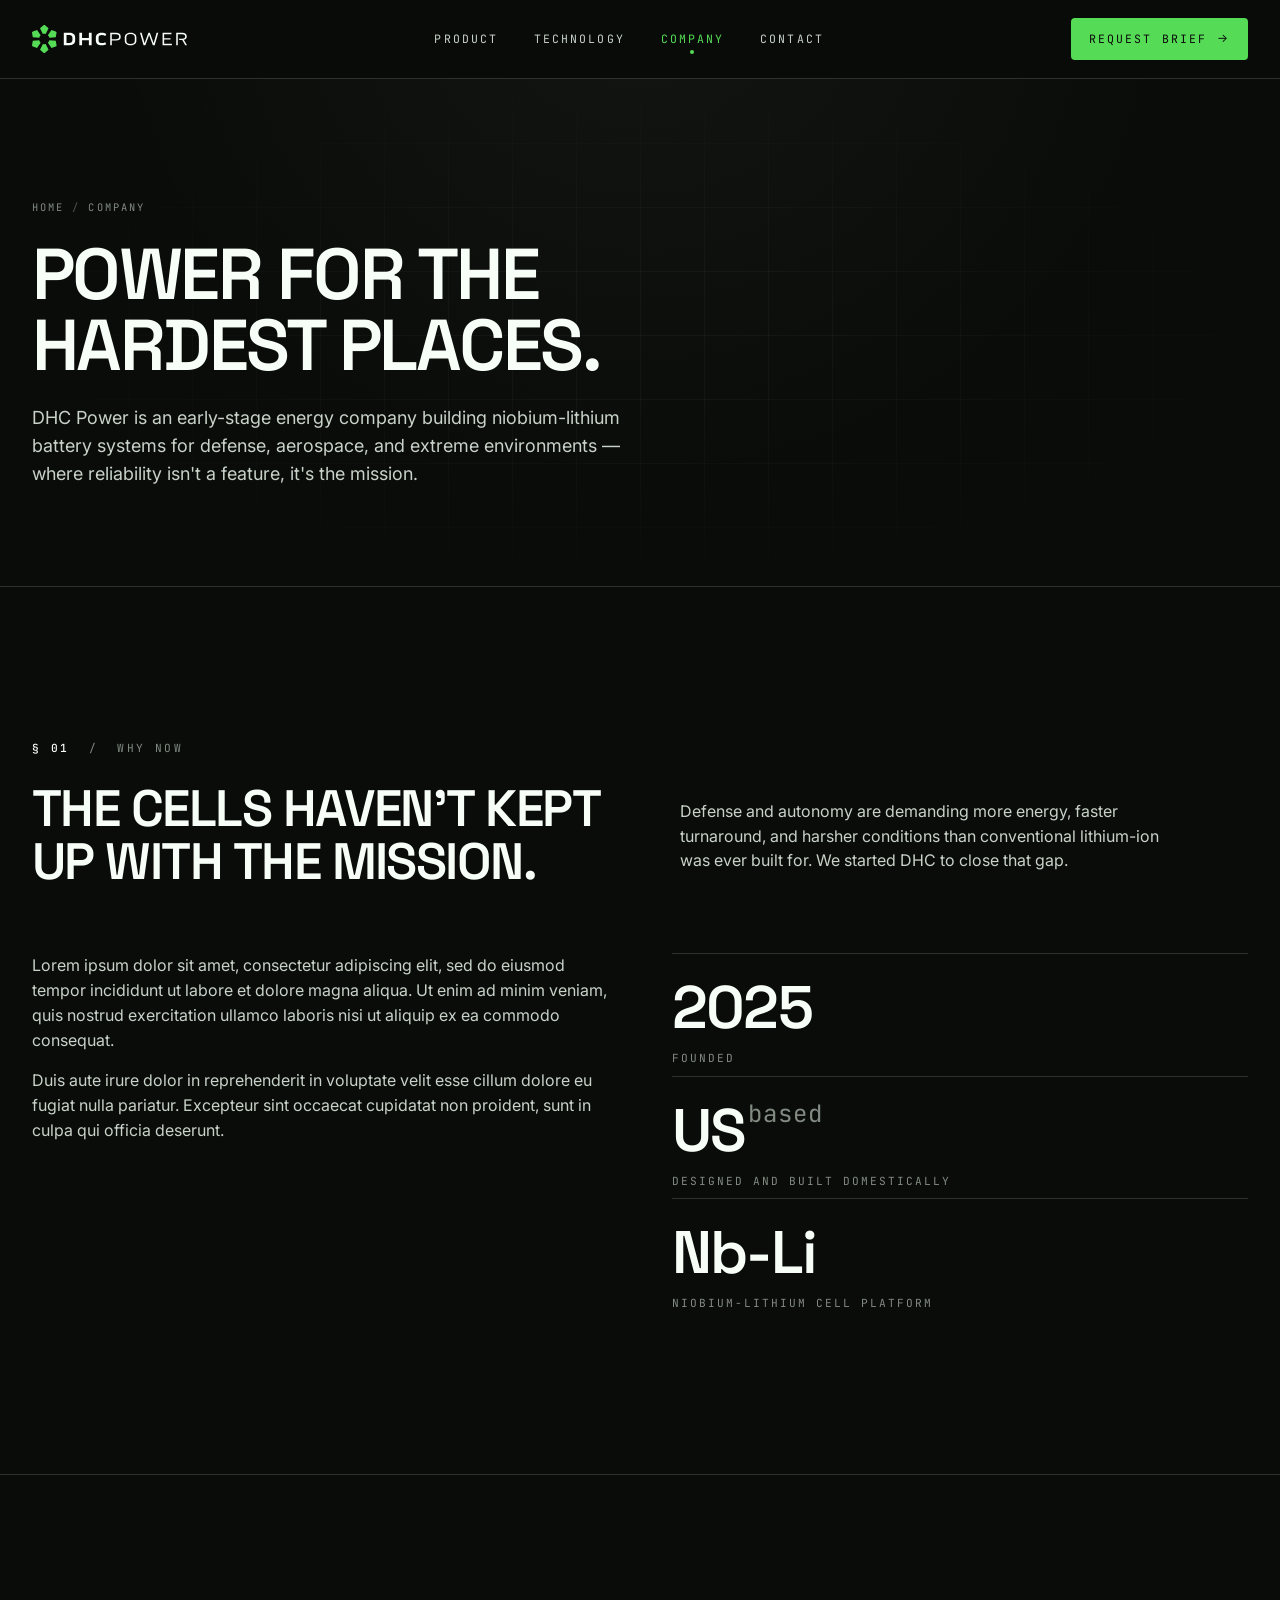
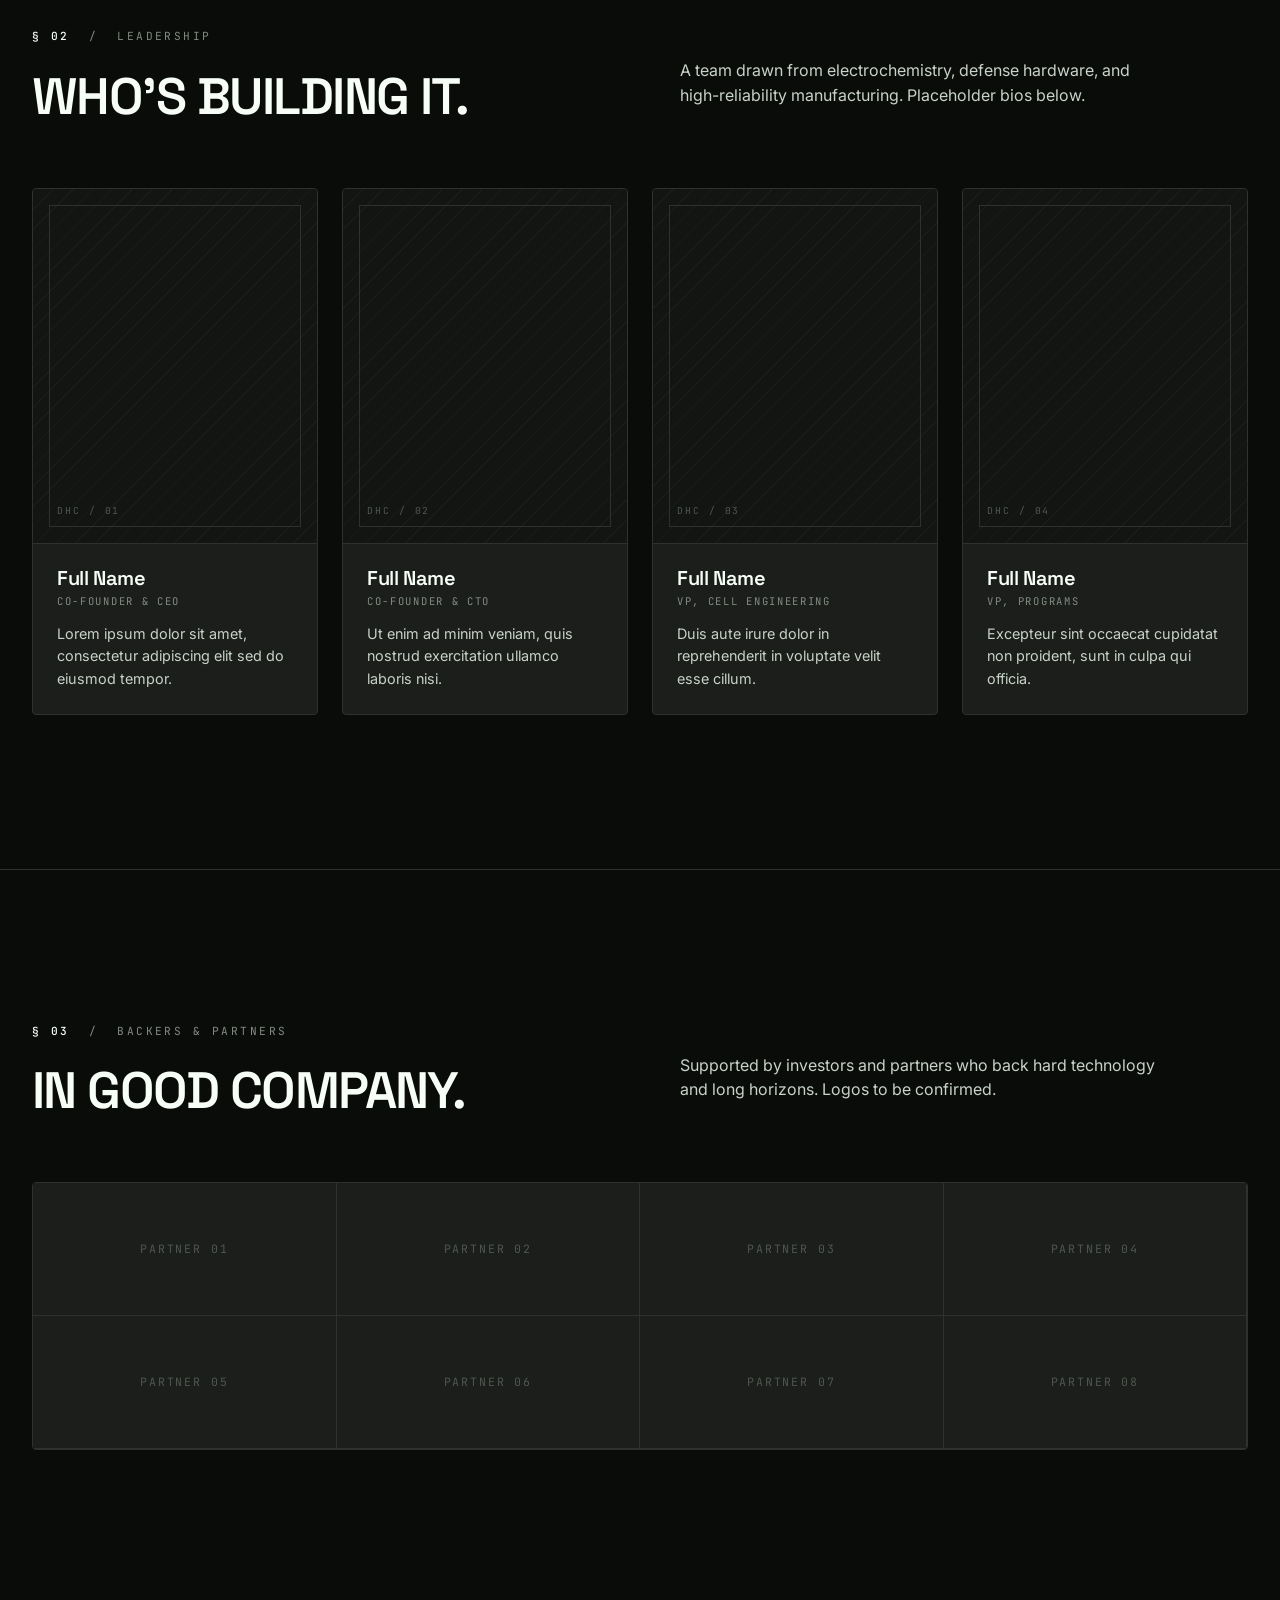
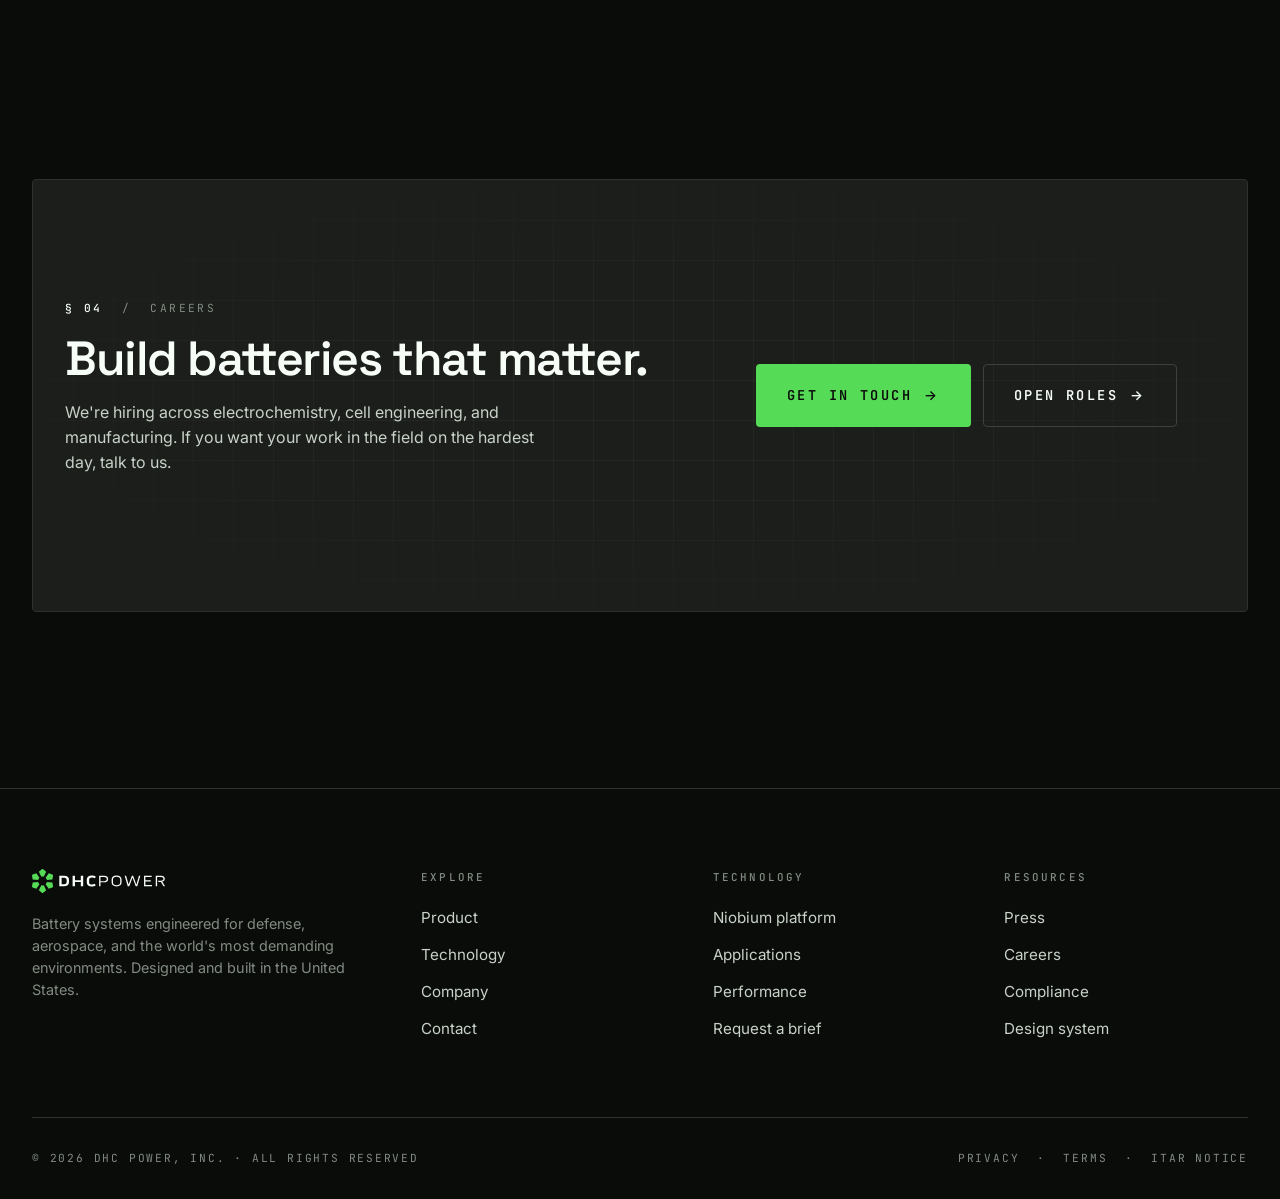
==== company.html @ 01cbdaa4 "Add Company page — story, leadership, backers, careers (no milestones)" ====
<!DOCTYPE html>
<html lang="en">
<head>
<meta charset="UTF-8">
<meta name="viewport" content="width=device-width, initial-scale=1.0">
<title>Company — DHC Power</title>
<meta name="description" content="DHC Power is an early-stage energy company building niobium-lithium battery systems for defense and extreme environments.">
<link rel="icon" type="image/png" sizes="32x32" href="assets/img/favicon-32.png">
<link rel="icon" type="image/png" sizes="16x16" href="assets/img/favicon-16.png">
<link rel="preconnect" href="https://fonts.googleapis.com">
<link rel="preconnect" href="https://fonts.gstatic.com" crossorigin>
<link href="https://fonts.googleapis.com/css2?family=Inter:wght@400;500;600&family=Space+Grotesk:wght@400;500;600;700&family=JetBrains+Mono:wght@400;500&display=swap" rel="stylesheet">
<link rel="stylesheet" href="assets/css/style.css">
</head>
<body>

<!-- ============================== NAV ============================== -->
<header class="nav" id="nav">
  <div class="nav__bar">
    <a href="index.html" class="nav__logo" aria-label="DHC Power home">
      <img src="assets/img/logo-on-dark.svg" alt="DHC Power">
    </a>
    <nav class="nav__links" aria-label="Primary">
      <a href="product.html" class="nav__link">Product</a>
      <a href="technology.html" class="nav__link">Technology</a>
      <a href="company.html" class="nav__link">Company</a>
      <a href="contact.html" class="nav__link">Contact</a>
    </nav>
    <a href="contact.html" class="nav__cta">Request Brief</a>
    <button class="nav__menu-toggle" aria-label="Open menu" aria-expanded="false" id="navToggle">Menu</button>
  </div>
</header>

<!-- ============================== PAGE HEAD ============================== -->
<section class="page-head">
  <div class="page-head__bg"></div>
  <div class="page-head__grid"></div>
  <div class="container">
    <div class="page-head__inner">
      <div class="breadcrumbs"><a href="index.html">HOME</a> <span>/</span> COMPANY</div>
      <h1 class="page-head__title">Power for the<br>hardest places.</h1>
      <p class="page-head__lede">DHC Power is an early-stage energy company building niobium-lithium battery systems for defense, aerospace, and extreme environments — where reliability isn't a feature, it's the mission.</p>
    </div>
  </div>
</section>

<!-- ============================== § 01 STORY ============================== -->
<section class="section" id="story">
  <div class="container">
    <div class="sec-head">
      <div>
        <div class="section-num"><strong>§ 01</strong> &nbsp;/&nbsp; WHY NOW</div>
        <h2 style="margin-top: 24px; text-transform: uppercase;">The cells haven't kept up with the mission.</h2>
      </div>
      <p class="sec-head__lead">Defense and autonomy are demanding more energy, faster turnaround, and harsher conditions than conventional lithium-ion was ever built for. We started DHC to close that gap.</p>
    </div>

    <div class="grid grid-2" data-reveal style="gap: 64px;">
      <div>
        <p>Lorem ipsum dolor sit amet, consectetur adipiscing elit, sed do eiusmod tempor incididunt ut labore et dolore magna aliqua. Ut enim ad minim veniam, quis nostrud exercitation ullamco laboris nisi ut aliquip ex ea commodo consequat.</p>
        <p>Duis aute irure dolor in reprehenderit in voluptate velit esse cillum dolore eu fugiat nulla pariatur. Excepteur sint occaecat cupidatat non proident, sunt in culpa qui officia deserunt.</p>
      </div>
      <div>
        <div class="stat">
          <div class="stat__value">2025</div>
          <div class="stat__label">Founded</div>
        </div>
        <div class="stat">
          <div class="stat__value">US<sup>based</sup></div>
          <div class="stat__label">Designed and built domestically</div>
        </div>
        <div class="stat">
          <div class="stat__value">Nb-Li</div>
          <div class="stat__label">Niobium-lithium cell platform</div>
        </div>
      </div>
    </div>
  </div>
</section>

<hr class="divider-x">

<!-- ============================== § 02 LEADERSHIP ============================== -->
<section class="section" id="leadership">
  <div class="container">
    <div class="sec-head">
      <div>
        <div class="section-num"><strong>§ 02</strong> &nbsp;/&nbsp; LEADERSHIP</div>
        <h2 style="margin-top: 24px; text-transform: uppercase;">Who's building it.</h2>
      </div>
      <p class="sec-head__lead">A team drawn from electrochemistry, defense hardware, and high-reliability manufacturing. Placeholder bios below.</p>
    </div>

    <div class="grid grid-4" data-reveal>
      <article class="team-card">
        <div class="team-card__photo"><span class="team-card__photo-label">DHC / 01</span></div>
        <div class="team-card__body">
          <h3 class="team-card__name">Full Name</h3>
          <div class="team-card__role">Co-Founder &amp; CEO</div>
          <p class="team-card__bio">Lorem ipsum dolor sit amet, consectetur adipiscing elit sed do eiusmod tempor.</p>
        </div>
      </article>
      <article class="team-card">
        <div class="team-card__photo"><span class="team-card__photo-label">DHC / 02</span></div>
        <div class="team-card__body">
          <h3 class="team-card__name">Full Name</h3>
          <div class="team-card__role">Co-Founder &amp; CTO</div>
          <p class="team-card__bio">Ut enim ad minim veniam, quis nostrud exercitation ullamco laboris nisi.</p>
        </div>
      </article>
      <article class="team-card">
        <div class="team-card__photo"><span class="team-card__photo-label">DHC / 03</span></div>
        <div class="team-card__body">
          <h3 class="team-card__name">Full Name</h3>
          <div class="team-card__role">VP, Cell Engineering</div>
          <p class="team-card__bio">Duis aute irure dolor in reprehenderit in voluptate velit esse cillum.</p>
        </div>
      </article>
      <article class="team-card">
        <div class="team-card__photo"><span class="team-card__photo-label">DHC / 04</span></div>
        <div class="team-card__body">
          <h3 class="team-card__name">Full Name</h3>
          <div class="team-card__role">VP, Programs</div>
          <p class="team-card__bio">Excepteur sint occaecat cupidatat non proident, sunt in culpa qui officia.</p>
        </div>
      </article>
    </div>
  </div>
</section>

<hr class="divider-x">

<!-- ============================== § 03 BACKERS ============================== -->
<section class="section" id="backers">
  <div class="container">
    <div class="sec-head">
      <div>
        <div class="section-num"><strong>§ 03</strong> &nbsp;/&nbsp; BACKERS &amp; PARTNERS</div>
        <h2 style="margin-top: 24px; text-transform: uppercase;">In good company.</h2>
      </div>
      <p class="sec-head__lead">Supported by investors and partners who back hard technology and long horizons. Logos to be confirmed.</p>
    </div>

    <div class="logo-row" data-reveal>
      <div class="logo-row__cell">Partner 01</div>
      <div class="logo-row__cell">Partner 02</div>
      <div class="logo-row__cell">Partner 03</div>
      <div class="logo-row__cell">Partner 04</div>
      <div class="logo-row__cell">Partner 05</div>
      <div class="logo-row__cell">Partner 06</div>
      <div class="logo-row__cell">Partner 07</div>
      <div class="logo-row__cell">Partner 08</div>
    </div>
  </div>
</section>

<!-- ============================== CAREERS / CTA ============================== -->
<section class="section section--tight" id="careers">
  <div class="container">
    <div class="cta-block">
      <div class="cta-block__bg"></div>
      <div class="cta-block__inner">
        <div>
          <div class="section-num"><strong>§ 04</strong> &nbsp;/&nbsp; CAREERS</div>
          <h2 class="cta-block__title" style="margin-top:16px;">Build batteries that matter.</h2>
          <p class="cta-block__desc">We're hiring across electrochemistry, cell engineering, and manufacturing. If you want your work in the field on the hardest day, talk to us.</p>
        </div>
        <div class="row" style="gap: 12px;">
          <a href="contact.html" class="btn btn--lg">Get in touch</a>
          <a href="#" class="btn btn--ghost btn--lg">Open roles</a>
        </div>
      </div>
    </div>
  </div>
</section>

<!-- ============================== FOOTER ============================== -->
<footer class="foot">
  <div class="container">
    <div class="foot__top">
      <div class="foot__brand">
        <img class="foot__brand-logo" src="assets/img/logo-on-dark.svg" alt="DHC Power">
        <p class="foot__brand-text">Battery systems engineered for defense, aerospace, and the world's most demanding environments. Designed and built in the United States.</p>
      </div>
      <div class="foot__col">
        <h5>Explore</h5>
        <ul>
          <li><a href="product.html">Product</a></li>
          <li><a href="technology.html">Technology</a></li>
          <li><a href="company.html">Company</a></li>
          <li><a href="contact.html">Contact</a></li>
        </ul>
      </div>
      <div class="foot__col">
        <h5>Technology</h5>
        <ul>
          <li><a href="technology.html">Niobium platform</a></li>
          <li><a href="technology.html#applications">Applications</a></li>
          <li><a href="technology.html#performance">Performance</a></li>
          <li><a href="contact.html">Request a brief</a></li>
        </ul>
      </div>
      <div class="foot__col">
        <h5>Resources</h5>
        <ul>
          <li><a href="#">Press</a></li>
          <li><a href="#">Careers</a></li>
          <li><a href="#">Compliance</a></li>
          <li><a href="design-system.html">Design system</a></li>
        </ul>
      </div>
    </div>
    <div class="foot__bottom">
      <span>© 2026 DHC POWER, INC. · ALL RIGHTS RESERVED</span>
      <span><a href="#">PRIVACY</a> &nbsp;·&nbsp; <a href="#">TERMS</a> &nbsp;·&nbsp; <a href="#">ITAR NOTICE</a></span>
    </div>
  </div>
</footer>

<script src="assets/js/main.js"></script>
</body>
</html>
---- assets/css/style.css ----
/* ============================================================
   DHC POWER — Design System
   Aesthetic: tactical / defense-tech
   Palette source: brand palette
   ============================================================ */

/* ---------- Tokens ---------- */
:root {
  /* Brand palette */
  --brand-charcoal: #272B27;
  --brand-green: #56DB56;
  --brand-green-deep: #2AA82A;
  --brand-mint: #B0EFB0;
  --brand-off-white: #F7FDF7;

  /* Extended palette */
  --bg-void: #0A0C0A;
  --bg-base: #151715;
  --bg-panel: #1B1E1B;
  --bg-elev: #232723;
  --bg-elev-2: #2E332E;
  --bg-tint: #131513;

  --line: #2D322D;
  --line-bright: #3B423B;
  --line-accent: rgba(86, 219, 86, 0.35);

  --text: #F7FDF7;
  --text-mid: #C8D2C8;
  --text-dim: #828B82;
  --text-faint: #4F564F;

  --accent: #56DB56;
  --accent-deep: #2AA82A;
  --accent-soft: #B0EFB0;
  --accent-glow: rgba(86, 219, 86, 0.25);

  --danger: #E25C5C;
  --amber: #E6B84A;

  /* Type */
  --font-display: 'Space Grotesk', 'Inter', -apple-system, BlinkMacSystemFont, sans-serif;
  --font-body: 'Inter', -apple-system, BlinkMacSystemFont, 'Segoe UI', sans-serif;
  --font-mono: 'JetBrains Mono', ui-monospace, 'SF Mono', 'Menlo', monospace;

  /* Sizing */
  --container: 1440px;
  --gutter: 32px;
  --radius-sm: 2px;
  --radius: 4px;
  --radius-lg: 8px;

  /* Motion */
  --ease: cubic-bezier(0.2, 0.7, 0.2, 1);
  --ease-out: cubic-bezier(0.16, 1, 0.3, 1);
}

/* ---------- Reset & base ---------- */
*, *::before, *::after { box-sizing: border-box; }
html, body { margin: 0; padding: 0; }
html { scroll-behavior: smooth; }

body {
  font-family: var(--font-body);
  font-size: 16px;
  line-height: 1.55;
  color: var(--text);
  background: var(--bg-void);
  -webkit-font-smoothing: antialiased;
  -moz-osx-font-smoothing: grayscale;
  overflow-x: hidden;
}

img, svg { display: block; max-width: 100%; }
a { color: inherit; text-decoration: none; }
button { font: inherit; cursor: pointer; }

/* ---------- Typography ---------- */
h1, h2, h3, h4 {
  font-family: var(--font-display);
  font-weight: 600;
  letter-spacing: -0.02em;
  margin: 0;
  line-height: 1.05;
}

h1 { font-size: clamp(2.5rem, 6.5vw, 5.75rem); font-weight: 600; letter-spacing: -0.035em; }
h2 { font-size: clamp(2rem, 4vw, 3.5rem); letter-spacing: -0.03em; }
h3 { font-size: clamp(1.4rem, 2vw, 1.875rem); }
h4 { font-size: 1.125rem; letter-spacing: -0.01em; }

p { margin: 0 0 1em; color: var(--text-mid); }
strong { color: var(--text); font-weight: 600; }

.mono, .label {
  font-family: var(--font-mono);
  font-size: 0.7rem;
  letter-spacing: 0.18em;
  text-transform: uppercase;
  color: var(--text-dim);
  font-weight: 500;
}

.label--accent { color: var(--accent); }
.label--bright { color: var(--text); }

.eyebrow {
  display: inline-flex;
  align-items: center;
  gap: 10px;
  font-family: var(--font-mono);
  font-size: 0.7rem;
  letter-spacing: 0.22em;
  text-transform: uppercase;
  color: var(--text-dim);
  padding: 6px 0;
}
.eyebrow::before {
  content: "";
  width: 24px;
  height: 1px;
  background: var(--text-faint);
}

.section-num {
  font-family: var(--font-mono);
  font-size: 0.7rem;
  letter-spacing: 0.22em;
  text-transform: uppercase;
  color: var(--text-dim);
}
.section-num strong { color: var(--text); font-weight: 500; }

.display {
  font-family: var(--font-display);
  font-weight: 600;
  font-size: clamp(3rem, 9vw, 7.5rem);
  letter-spacing: -0.045em;
  line-height: 0.95;
}

.display em {
  font-style: normal;
  color: var(--text-dim);
  font-family: var(--font-mono);
  font-weight: 400;
  font-size: 0.55em;
  letter-spacing: 0.02em;
  vertical-align: top;
}

/* ---------- Layout primitives ---------- */
.container {
  width: 100%;
  max-width: var(--container);
  margin: 0 auto;
  padding: 0 var(--gutter);
}

.container--narrow { max-width: 1080px; }

section { position: relative; }

.section { padding: clamp(80px, 12vw, 160px) 0; }
.section--tight { padding: clamp(48px, 8vw, 96px) 0; }

.grid { display: grid; gap: 24px; }
.grid-2 { grid-template-columns: repeat(2, 1fr); }
.grid-3 { grid-template-columns: repeat(3, 1fr); }
.grid-4 { grid-template-columns: repeat(4, 1fr); }

@media (max-width: 900px) {
  .grid-2, .grid-3, .grid-4 { grid-template-columns: 1fr; }
}

.row { display: flex; align-items: center; gap: 16px; flex-wrap: wrap; }
.row--split { justify-content: space-between; }

/* ---------- Backgrounds & overlays ---------- */
.bg-grid {
  position: relative;
  background-image:
    linear-gradient(rgba(86, 219, 86, 0.04) 1px, transparent 1px),
    linear-gradient(90deg, rgba(86, 219, 86, 0.04) 1px, transparent 1px);
  background-size: 64px 64px;
}

.bg-grid--fine {
  background-size: 24px 24px;
  background-image:
    linear-gradient(rgba(86, 219, 86, 0.03) 1px, transparent 1px),
    linear-gradient(90deg, rgba(86, 219, 86, 0.03) 1px, transparent 1px);
}

.bg-noise::after {
  content: "";
  position: absolute; inset: 0;
  pointer-events: none;
  background-image: radial-gradient(circle at 50% 50%, rgba(86,219,86,.08), transparent 60%);
  opacity: .8;
  z-index: 0;
}

.bg-panel { background: var(--bg-panel); }
.bg-elev { background: var(--bg-elev); }
.bg-void { background: var(--bg-void); }

.divider-x {
  height: 1px;
  background: var(--line);
  border: none;
  margin: 0;
}

.divider-x--bright { background: var(--line-bright); }

/* ---------- Nav ---------- */
.nav {
  position: sticky;
  top: 0;
  z-index: 50;
  background: rgba(10, 12, 10, 0.78);
  backdrop-filter: blur(20px) saturate(150%);
  -webkit-backdrop-filter: blur(20px) saturate(150%);
  border-bottom: 1px solid var(--line);
}

.nav__bar {
  display: flex;
  align-items: center;
  justify-content: space-between;
  padding: 18px var(--gutter);
  max-width: var(--container);
  margin: 0 auto;
  gap: 32px;
}

.nav__logo {
  display: flex; align-items: center; gap: 12px;
  height: 28px;
}
.nav__logo svg, .nav__logo img { height: 100%; width: auto; }

.nav__links {
  display: flex;
  align-items: center;
  gap: 4px;
  flex: 1;
  justify-content: center;
}

.nav__link {
  font-family: var(--font-mono);
  font-size: 0.72rem;
  letter-spacing: 0.18em;
  text-transform: uppercase;
  color: var(--text-mid);
  padding: 10px 16px;
  border-radius: var(--radius);
  transition: color .2s var(--ease), background .2s var(--ease);
  position: relative;
}

.nav__link:hover { color: var(--text); background: rgba(255,255,255,.03); }
.nav__link.is-active { color: var(--accent); }
.nav__link.is-active::after {
  content: "";
  position: absolute;
  bottom: 4px; left: 50%;
  transform: translateX(-50%);
  width: 4px; height: 4px;
  background: var(--accent);
  border-radius: 50%;
}

.nav__cta {
  display: inline-flex;
  align-items: center;
  gap: 10px;
  font-family: var(--font-mono);
  font-size: 0.72rem;
  letter-spacing: 0.18em;
  text-transform: uppercase;
  color: var(--bg-void);
  background: var(--accent);
  padding: 12px 18px;
  border-radius: var(--radius);
  transition: background .15s var(--ease);
}

.nav__cta:hover { background: var(--accent-soft); }
.nav__cta::after { content: "→"; font-family: var(--font-body); }

.nav__menu-toggle {
  display: none;
  background: transparent;
  border: 1px solid var(--line);
  color: var(--text);
  padding: 8px 12px;
  border-radius: var(--radius);
}

@media (max-width: 900px) {
  .nav__links { display: none; }
  .nav__cta { display: none; }
  .nav__menu-toggle { display: inline-flex; }
  .nav.is-open .nav__links {
    display: flex;
    position: absolute;
    top: 100%; left: 0; right: 0;
    flex-direction: column;
    background: var(--bg-panel);
    border-bottom: 1px solid var(--line);
    padding: 16px 24px;
    gap: 4px;
  }
  .nav.is-open .nav__link { padding: 14px 0; }
  .nav.is-open .nav__cta {
    display: inline-flex;
    margin: 12px 24px 20px;
    align-self: flex-start;
  }
}

/* ---------- Buttons ---------- */
.btn {
  display: inline-flex;
  align-items: center;
  gap: 12px;
  padding: 16px 24px;
  font-family: var(--font-mono);
  font-size: 0.78rem;
  letter-spacing: 0.18em;
  text-transform: uppercase;
  border-radius: var(--radius);
  border: 1px solid transparent;
  background: var(--accent);
  color: var(--bg-void);
  font-weight: 600;
  transition: background .15s var(--ease), border-color .15s var(--ease), color .15s var(--ease), transform .15s var(--ease);
}
.btn:hover { background: var(--accent-soft); }
.btn:active { transform: translateY(1px); }

.btn::after { content: "→"; font-family: var(--font-body); font-weight: 600; }

.btn--ghost {
  background: transparent;
  color: var(--text);
  border-color: var(--line-bright);
}
.btn--ghost:hover { background: rgba(255,255,255,.04); border-color: var(--accent); color: var(--accent); }

.btn--outline {
  background: transparent;
  color: var(--accent);
  border-color: var(--accent);
}
.btn--outline:hover { background: var(--accent-glow); }

.btn--lg { padding: 20px 30px; font-size: 0.85rem; }
.btn--sm { padding: 10px 16px; font-size: 0.68rem; }

.link-arrow {
  display: inline-flex;
  align-items: center;
  gap: 8px;
  font-family: var(--font-mono);
  font-size: 0.72rem;
  letter-spacing: 0.18em;
  text-transform: uppercase;
  color: var(--accent);
  padding: 8px 0;
  border-bottom: 1px solid transparent;
  transition: border-color .15s var(--ease);
}
.link-arrow::after { content: "→"; transition: transform .2s var(--ease); }
.link-arrow:hover { border-color: var(--accent); }
.link-arrow:hover::after { transform: translateX(4px); }

/* ---------- Hero ---------- */
.hero {
  position: relative;
  min-height: 88vh;
  display: flex;
  align-items: center;
  padding: 100px 0 80px;
  overflow: hidden;
  background: var(--bg-void);
}

.hero__bg {
  position: absolute;
  inset: 0;
  background:
    radial-gradient(ellipse at 70% 50%, rgba(247, 253, 247, 0.04), transparent 60%);
  pointer-events: none;
}

.hero__grid {
  position: absolute;
  inset: 0;
  background-image:
    linear-gradient(rgba(247, 253, 247, 0.035) 1px, transparent 1px),
    linear-gradient(90deg, rgba(247, 253, 247, 0.035) 1px, transparent 1px);
  background-size: 80px 80px;
  mask-image: radial-gradient(ellipse at 50% 50%, black 30%, transparent 80%);
  -webkit-mask-image: radial-gradient(ellipse at 50% 50%, black 30%, transparent 80%);
  pointer-events: none;
}

.hero__inner {
  position: relative;
  z-index: 2;
  display: grid;
  grid-template-columns: 1.05fr 0.95fr;
  gap: 64px;
  align-items: center;
  width: 100%;
}

@media (max-width: 1100px) {
  .hero__inner { grid-template-columns: 1fr; gap: 48px; }
}

.hero__title {
  font-family: var(--font-display);
  font-size: clamp(3rem, 8vw, 7rem);
  font-weight: 600;
  letter-spacing: -0.045em;
  line-height: 0.92;
  text-transform: uppercase;
  margin-bottom: 32px;
}

.hero__title em {
  font-style: normal;
  color: var(--text-dim);
  font-weight: 400;
}

.hero__lede {
  max-width: 540px;
  font-size: 1.125rem;
  color: var(--text-mid);
  margin-bottom: 40px;
  line-height: 1.55;
}

.hero__cta-row { display: flex; gap: 16px; flex-wrap: wrap; }

.hero__corners {
  position: absolute;
  inset: 24px;
  pointer-events: none;
  z-index: 1;
}

.hero__corners::before,
.hero__corners::after,
.hero__corners > span::before,
.hero__corners > span::after {
  content: "";
  position: absolute;
  width: 20px; height: 20px;
  border: 1px solid var(--text-faint);
}
.hero__corners::before { top: 0; left: 0; border-right: none; border-bottom: none; }
.hero__corners::after { top: 0; right: 0; border-left: none; border-bottom: none; }
.hero__corners > span::before { bottom: 0; left: 0; border-right: none; border-top: none; }
.hero__corners > span::after { bottom: 0; right: 0; border-left: none; border-top: none; }

.hero__operator-label {
  position: absolute;
  font-family: var(--font-mono);
  font-size: 0.65rem;
  letter-spacing: 0.2em;
  text-transform: uppercase;
  color: var(--text-dim);
  z-index: 2;
  pointer-events: none;
}
.hero__operator-label--tl { top: 36px; left: var(--gutter); }
.hero__operator-label--tr { top: 36px; right: var(--gutter); }
.hero__operator-label--bl { bottom: 36px; left: var(--gutter); }
.hero__operator-label--br { bottom: 36px; right: var(--gutter); }

/* Tiny status indicator dot — one of the few sanctioned green uses */
.status-dot {
  display: inline-block;
  width: 6px; height: 6px;
  background: var(--accent);
  border-radius: 50%;
  box-shadow: 0 0 0 3px rgba(86, 219, 86, 0.18);
  animation: pulse 2.4s ease-in-out infinite;
  margin-right: 8px;
  vertical-align: middle;
}

/* Hero visual (cell illustration) */
.cell-vis {
  position: relative;
  max-width: 574px;
  width: 100%;
  margin-left: auto;
}
.cell-vis svg { width: 100%; height: auto; display: block; }

/* ---------- Spec readout strip ---------- */
.readouts {
  border-top: 1px solid var(--line);
  border-bottom: 1px solid var(--line);
  background: var(--bg-tint);
}

.readouts__inner {
  display: grid;
  grid-template-columns: repeat(4, 1fr);
  gap: 0;
}

.readout {
  padding: 28px var(--gutter);
  border-right: 1px solid var(--line);
  position: relative;
}
.readout:last-child { border-right: none; }

@media (max-width: 800px) {
  .readouts__inner { grid-template-columns: repeat(2, 1fr); }
  .readout:nth-child(2) { border-right: none; }
  .readout:nth-child(1), .readout:nth-child(2) { border-bottom: 1px solid var(--line); }
}

.readout__label {
  font-family: var(--font-mono);
  font-size: 0.65rem;
  letter-spacing: 0.2em;
  text-transform: uppercase;
  color: var(--text-dim);
  margin-bottom: 12px;
  display: flex;
  align-items: center;
  gap: 8px;
}
.readout__label::before {
  content: "";
  width: 6px; height: 6px;
  background: var(--accent);
  border-radius: 50%;
  box-shadow: 0 0 0 3px rgba(86,219,86,0.18);
  animation: pulse 2.4s ease-in-out infinite;
}

.readout__value {
  font-family: var(--font-display);
  font-size: clamp(1.5rem, 3vw, 2.25rem);
  font-weight: 600;
  letter-spacing: -0.03em;
  color: var(--text);
  line-height: 1;
}
.readout__value sup {
  font-family: var(--font-mono);
  font-size: 0.55em;
  color: var(--text-dim);
  margin-left: 4px;
  vertical-align: 1em;
  font-weight: 400;
  letter-spacing: 0.04em;
}

@keyframes pulse {
  0%, 100% { box-shadow: 0 0 0 3px rgba(86,219,86,0.18); opacity: 1; }
  50% { box-shadow: 0 0 0 6px rgba(86,219,86,0); opacity: .6; }
}

/* ---------- Section header ---------- */
.sec-head {
  display: grid;
  grid-template-columns: 1fr 1fr;
  gap: 80px;
  margin-bottom: 64px;
  align-items: end;
}
@media (max-width: 900px) {
  .sec-head { grid-template-columns: 1fr; gap: 24px; }
}

.sec-head__lead { max-width: 480px; color: var(--text-mid); }

/* ---------- Cards ---------- */
.card {
  position: relative;
  background: var(--bg-panel);
  border: 1px solid var(--line);
  padding: 32px;
  border-radius: var(--radius);
  transition: border-color .2s var(--ease), background .2s var(--ease);
  overflow: hidden;
}
.card:hover { border-color: var(--line-bright); }

.card__index {
  position: absolute; top: 16px; right: 20px;
  font-family: var(--font-mono);
  font-size: 0.65rem;
  letter-spacing: 0.18em;
  color: var(--text-faint);
}

.card__title {
  font-family: var(--font-display);
  font-size: 1.5rem;
  font-weight: 600;
  letter-spacing: -0.02em;
  margin: 16px 0 12px;
  line-height: 1.1;
}

.card__desc { color: var(--text-mid); font-size: 0.95rem; margin: 0; }

.card__icon {
  width: 44px; height: 44px;
  display: flex; align-items: center; justify-content: center;
  border: 1px solid var(--line-bright);
  border-radius: var(--radius);
  color: var(--text);
  margin-bottom: 8px;
}

.card__cta { margin-top: 24px; }

/* Capability cards with corner accents */
.cap-card {
  position: relative;
  background: var(--bg-panel);
  border: 1px solid var(--line);
  padding: 40px 32px 32px;
  min-height: 280px;
  display: flex;
  flex-direction: column;
  transition: border-color .2s var(--ease), transform .3s var(--ease);
}
.cap-card:hover { border-color: var(--line-bright); transform: translateY(-2px); }
.cap-card::before {
  content: "";
  position: absolute;
  top: 0; left: 0;
  width: 14px; height: 14px;
  border-top: 1px solid var(--text-faint);
  border-left: 1px solid var(--text-faint);
}
.cap-card::after {
  content: "";
  position: absolute;
  bottom: 0; right: 0;
  width: 14px; height: 14px;
  border-bottom: 1px solid var(--text-faint);
  border-right: 1px solid var(--text-faint);
}

.cap-card__num {
  font-family: var(--font-mono);
  font-size: 0.7rem;
  letter-spacing: 0.2em;
  color: var(--text-dim);
  margin-bottom: 32px;
}

.cap-card__title {
  font-family: var(--font-display);
  font-size: 1.625rem;
  font-weight: 600;
  letter-spacing: -0.025em;
  line-height: 1.1;
  margin-bottom: 16px;
}

.cap-card__desc {
  color: var(--text-mid);
  flex: 1;
  margin-bottom: 24px;
}

.cap-card__meta {
  display: flex;
  justify-content: space-between;
  font-family: var(--font-mono);
  font-size: 0.68rem;
  letter-spacing: 0.16em;
  text-transform: uppercase;
  color: var(--text-dim);
  border-top: 1px solid var(--line);
  padding-top: 16px;
}
.cap-card__meta strong { color: var(--text); font-weight: 500; }

/* ---------- Product cell card ---------- */
.cell-card {
  position: relative;
  display: grid;
  grid-template-columns: 1fr 1fr;
  background: var(--bg-panel);
  border: 1px solid var(--line);
  border-radius: var(--radius);
  overflow: hidden;
  transition: border-color .2s var(--ease);
}
.cell-card:hover { border-color: var(--line-bright); }

@media (max-width: 800px) { .cell-card { grid-template-columns: 1fr; } }

.cell-card__vis {
  background: var(--bg-tint);
  padding: 40px;
  display: flex;
  align-items: center;
  justify-content: center;
  position: relative;
  border-right: 1px solid var(--line);
  min-height: 320px;
}
@media (max-width: 800px) { .cell-card__vis { border-right: none; border-bottom: 1px solid var(--line); } }

.cell-card__vis::before {
  content: "";
  position: absolute;
  inset: 16px;
  background-image:
    linear-gradient(rgba(86, 219, 86, 0.04) 1px, transparent 1px),
    linear-gradient(90deg, rgba(86, 219, 86, 0.04) 1px, transparent 1px);
  background-size: 24px 24px;
  pointer-events: none;
}

.cell-card__body { padding: 32px; }

.cell-card__sku {
  font-family: var(--font-mono);
  font-size: 0.65rem;
  letter-spacing: 0.2em;
  text-transform: uppercase;
  color: var(--text-dim);
  margin-bottom: 8px;
}

.cell-card__title {
  font-family: var(--font-display);
  font-size: 1.875rem;
  font-weight: 600;
  letter-spacing: -0.025em;
  margin-bottom: 12px;
  line-height: 1.05;
}

.cell-card__desc { color: var(--text-mid); margin-bottom: 24px; font-size: 0.95rem; }

.cell-card__specs {
  display: grid;
  grid-template-columns: repeat(2, 1fr);
  gap: 16px 24px;
  margin-bottom: 28px;
  padding: 16px 0;
  border-top: 1px solid var(--line);
  border-bottom: 1px solid var(--line);
}

.spec {
  display: flex;
  flex-direction: column;
  gap: 2px;
}
.spec__label {
  font-family: var(--font-mono);
  font-size: 0.62rem;
  letter-spacing: 0.18em;
  text-transform: uppercase;
  color: var(--text-dim);
}
.spec__value {
  font-family: var(--font-display);
  font-size: 1.125rem;
  font-weight: 600;
  color: var(--text);
}
.spec__value sup {
  font-family: var(--font-mono);
  font-size: 0.65em;
  color: var(--text-dim);
  margin-left: 2px;
  font-weight: 400;
}

/* ---------- Spec bar ---------- */
.bar {
  display: flex; flex-direction: column; gap: 6px;
  padding: 14px 0;
  border-bottom: 1px solid var(--line);
}
.bar:last-child { border-bottom: none; }

.bar__row {
  display: flex;
  justify-content: space-between;
  align-items: baseline;
  font-family: var(--font-mono);
  font-size: 0.72rem;
  letter-spacing: 0.12em;
  text-transform: uppercase;
  color: var(--text-mid);
}
.bar__row strong { color: var(--text); font-weight: 500; }

.bar__track {
  height: 4px;
  background: var(--bg-elev);
  border-radius: 2px;
  position: relative;
  overflow: hidden;
}
.bar__fill {
  position: absolute;
  inset: 0;
  width: 0%;
  background: linear-gradient(90deg, var(--text-mid), var(--text));
  border-radius: 2px;
  transition: width 1.2s var(--ease-out);
}
.bar.is-visible .bar__fill { width: var(--fill, 70%); }

/* ---------- Application tiles ---------- */
.app-tile {
  position: relative;
  background: var(--bg-panel);
  border: 1px solid var(--line);
  border-radius: var(--radius);
  padding: 32px;
  display: flex;
  flex-direction: column;
  gap: 16px;
  transition: border-color .2s var(--ease), background .2s var(--ease);
  min-height: 340px;
  overflow: hidden;
}
.app-tile:hover {
  border-color: var(--line-bright);
}
.app-tile:hover .app-tile__hover { opacity: 1; }

.app-tile__hover {
  position: absolute;
  inset: 0;
  background: radial-gradient(circle at 80% 0%, rgba(247, 253, 247, 0.04), transparent 60%);
  opacity: 0;
  transition: opacity .25s var(--ease);
  pointer-events: none;
}

.app-tile__head {
  display: flex;
  justify-content: space-between;
  align-items: start;
  font-family: var(--font-mono);
  font-size: 0.7rem;
  letter-spacing: 0.18em;
  text-transform: uppercase;
  color: var(--text-dim);
}
.app-tile__head strong { color: var(--text); font-weight: 500; }

.app-tile__title {
  font-family: var(--font-display);
  font-size: 1.875rem;
  font-weight: 600;
  letter-spacing: -0.025em;
  line-height: 1.05;
  margin: auto 0 8px;
}
.app-tile__desc { color: var(--text-mid); margin: 0 0 8px; font-size: 0.95rem; }

.app-tile__cta {
  display: inline-flex; align-items: center; gap: 8px;
  font-family: var(--font-mono);
  font-size: 0.7rem;
  letter-spacing: 0.18em;
  text-transform: uppercase;
  color: var(--text);
  border-bottom: 1px solid transparent;
  padding-bottom: 2px;
  align-self: flex-start;
  transition: color .15s var(--ease), border-color .15s var(--ease);
}
.app-tile__cta::after { content: "→"; transition: transform .2s var(--ease); }
.app-tile:hover .app-tile__cta { color: var(--accent); border-bottom-color: var(--accent); }
.app-tile:hover .app-tile__cta::after { transform: translateX(4px); }

/* ---------- Footer ---------- */
.foot {
  background: var(--bg-void);
  border-top: 1px solid var(--line);
  padding: 80px 0 32px;
  position: relative;
}
.foot__top {
  display: grid;
  grid-template-columns: 1.4fr 1fr 1fr 1fr;
  gap: 48px;
  margin-bottom: 64px;
}
@media (max-width: 900px) { .foot__top { grid-template-columns: 1fr 1fr; gap: 32px; } }
@media (max-width: 600px) { .foot__top { grid-template-columns: 1fr; } }

.foot__brand { max-width: 340px; }
.foot__brand-logo { height: 24px; margin-bottom: 20px; }
.foot__brand-text { color: var(--text-dim); font-size: 0.9rem; }

.foot__col h5 {
  font-family: var(--font-mono);
  font-size: 0.68rem;
  letter-spacing: 0.2em;
  text-transform: uppercase;
  color: var(--text-dim);
  margin: 0 0 20px;
  font-weight: 500;
}
.foot__col ul { list-style: none; padding: 0; margin: 0; }
.foot__col li { margin-bottom: 12px; }
.foot__col a { color: var(--text-mid); font-size: 0.95rem; transition: color .15s; }
.foot__col a {
  border-bottom: 1px solid transparent;
  padding-bottom: 1px;
}
.foot__col a:hover { color: var(--accent); border-bottom-color: var(--accent); }

.foot__bottom {
  padding-top: 32px;
  border-top: 1px solid var(--line);
  display: flex;
  justify-content: space-between;
  align-items: center;
  font-family: var(--font-mono);
  font-size: 0.7rem;
  letter-spacing: 0.16em;
  text-transform: uppercase;
  color: var(--text-dim);
  flex-wrap: wrap;
  gap: 16px;
}
.foot__bottom a { color: var(--text-dim); }
.foot__bottom a:hover { color: var(--accent); }

/* ---------- Misc utilities ---------- */
.pill {
  display: inline-flex;
  align-items: center;
  gap: 8px;
  padding: 6px 10px;
  background: rgba(86,219,86,0.08);
  border: 1px solid var(--line-accent);
  border-radius: 100px;
  font-family: var(--font-mono);
  font-size: 0.65rem;
  letter-spacing: 0.18em;
  text-transform: uppercase;
  color: var(--accent);
}
.pill::before {
  content: "";
  width: 6px; height: 6px;
  background: var(--accent);
  border-radius: 50%;
}

.tag {
  display: inline-flex;
  padding: 4px 8px;
  border: 1px solid var(--line-bright);
  border-radius: var(--radius-sm);
  font-family: var(--font-mono);
  font-size: 0.62rem;
  letter-spacing: 0.16em;
  text-transform: uppercase;
  color: var(--text-mid);
}
.tag--accent { color: var(--text); border-color: var(--line-bright); }

/* ---------- Ticker ---------- */
.ticker {
  background: var(--bg-tint);
  border-top: 1px solid var(--line);
  border-bottom: 1px solid var(--line);
  padding: 14px 0;
  overflow: hidden;
  white-space: nowrap;
}
.ticker__inner {
  display: inline-flex;
  gap: 48px;
  animation: ticker 30s linear infinite;
  font-family: var(--font-mono);
  font-size: 0.72rem;
  letter-spacing: 0.18em;
  text-transform: uppercase;
  color: var(--text-dim);
}
.ticker__inner span { display: inline-flex; align-items: center; gap: 12px; }
.ticker__inner strong { color: var(--text); font-weight: 500; }
.ticker__inner span::before {
  content: "";
  width: 3px; height: 3px;
  background: var(--text-faint);
  border-radius: 50%;
}
@keyframes ticker {
  from { transform: translateX(0); }
  to   { transform: translateX(-50%); }
}

/* ---------- Compliance strip ---------- */
.compliance {
  padding: 48px 0;
  border-top: 1px solid var(--line);
  border-bottom: 1px solid var(--line);
}
.compliance__inner {
  display: grid;
  grid-template-columns: auto 1fr;
  gap: 48px;
  align-items: center;
}
@media (max-width: 900px) { .compliance__inner { grid-template-columns: 1fr; } }

.compliance__label {
  font-family: var(--font-mono);
  font-size: 0.68rem;
  letter-spacing: 0.2em;
  text-transform: uppercase;
  color: var(--text-dim);
  max-width: 200px;
}
.compliance__badges {
  display: flex;
  gap: 32px;
  flex-wrap: wrap;
  align-items: center;
  font-family: var(--font-mono);
  letter-spacing: 0.16em;
  text-transform: uppercase;
  color: var(--text-mid);
}
.compliance__badge {
  font-size: 0.95rem;
  font-weight: 500;
  padding: 8px 14px;
  border: 1px solid var(--line-bright);
  border-radius: var(--radius);
  letter-spacing: 0.18em;
}

/* ---------- CTA block ---------- */
.cta-block {
  position: relative;
  padding: clamp(64px, 10vw, 120px) var(--gutter);
  background: var(--bg-panel);
  border: 1px solid var(--line);
  border-radius: var(--radius);
  overflow: hidden;
  margin: 80px 0;
}
.cta-block__bg {
  position: absolute; inset: 0;
  background-image:
    linear-gradient(rgba(247, 253, 247, 0.04) 1px, transparent 1px),
    linear-gradient(90deg, rgba(247, 253, 247, 0.04) 1px, transparent 1px);
  background-size: 40px 40px;
  mask-image: radial-gradient(ellipse at 50% 50%, black 30%, transparent 90%);
  pointer-events: none;
}
.cta-block__inner {
  position: relative;
  z-index: 1;
  display: grid;
  grid-template-columns: 1.4fr 1fr;
  gap: 48px;
  align-items: center;
}
@media (max-width: 900px) { .cta-block__inner { grid-template-columns: 1fr; } }

.cta-block__title {
  font-family: var(--font-display);
  font-size: clamp(2rem, 4vw, 3rem);
  font-weight: 600;
  letter-spacing: -0.03em;
  line-height: 1.05;
  margin-bottom: 16px;
}
.cta-block__desc { color: var(--text-mid); max-width: 480px; }

/* ---------- Form ---------- */
.form { display: grid; gap: 20px; }
.form__row { display: grid; grid-template-columns: 1fr 1fr; gap: 16px; }
@media (max-width: 600px) { .form__row { grid-template-columns: 1fr; } }

.field { display: flex; flex-direction: column; gap: 8px; }
.field label {
  font-family: var(--font-mono);
  font-size: 0.65rem;
  letter-spacing: 0.2em;
  text-transform: uppercase;
  color: var(--text-dim);
}
.field input, .field textarea, .field select {
  background: var(--bg-tint);
  border: 1px solid var(--line-bright);
  color: var(--text);
  font-family: var(--font-body);
  padding: 14px 16px;
  border-radius: var(--radius);
  font-size: 0.95rem;
  transition: border-color .15s, background .15s;
}
.field input:focus, .field textarea:focus, .field select:focus {
  outline: none;
  border-color: var(--accent);
  background: var(--bg-elev);
}
.field textarea { min-height: 140px; resize: vertical; font-family: inherit; }

/* ---------- Page header ---------- */
.page-head {
  position: relative;
  padding: 120px 0 80px;
  border-bottom: 1px solid var(--line);
  background: var(--bg-void);
  overflow: hidden;
}
.page-head__bg {
  position: absolute; inset: 0;
  background: radial-gradient(ellipse at 50% -20%, rgba(247, 253, 247, 0.04), transparent 60%);
  pointer-events: none;
}
.page-head__grid {
  position: absolute; inset: 0;
  background-image:
    linear-gradient(rgba(247, 253, 247, 0.035) 1px, transparent 1px),
    linear-gradient(90deg, rgba(247, 253, 247, 0.035) 1px, transparent 1px);
  background-size: 64px 64px;
  mask-image: radial-gradient(ellipse at 50% 50%, black 20%, transparent 80%);
  pointer-events: none;
}
.page-head__inner { position: relative; z-index: 1; max-width: 880px; }
.page-head__title {
  font-family: var(--font-display);
  font-size: clamp(2.5rem, 6vw, 4.5rem);
  font-weight: 600;
  letter-spacing: -0.035em;
  line-height: 0.98;
  text-transform: uppercase;
  margin-bottom: 24px;
}
.page-head__lede {
  font-size: 1.125rem;
  color: var(--text-mid);
  max-width: 640px;
}

.breadcrumbs {
  display: flex;
  gap: 8px;
  font-family: var(--font-mono);
  font-size: 0.65rem;
  letter-spacing: 0.2em;
  text-transform: uppercase;
  color: var(--text-dim);
  margin-bottom: 24px;
}
.breadcrumbs a { color: var(--text-dim); }
.breadcrumbs a:hover { color: var(--accent); }
.breadcrumbs span { color: var(--text-faint); }

/* ---------- Diagram callouts ---------- */
.diagram {
  position: relative;
  background: var(--bg-tint);
  border: 1px solid var(--line);
  border-radius: var(--radius);
  padding: 32px;
  min-height: 420px;
  display: flex;
  align-items: center;
  justify-content: center;
}
.diagram::before, .diagram::after,
.diagram > .diagram__crn::before, .diagram > .diagram__crn::after {
  content: ""; position: absolute;
  width: 12px; height: 12px;
  border: 1px solid var(--text-faint);
}
.diagram::before { top: 8px; left: 8px; border-right: none; border-bottom: none; }
.diagram::after { top: 8px; right: 8px; border-left: none; border-bottom: none; }
.diagram > .diagram__crn::before { bottom: 8px; left: 8px; border-right: none; border-top: none; }
.diagram > .diagram__crn::after { bottom: 8px; right: 8px; border-left: none; border-top: none; }

.diagram__label {
  position: absolute;
  font-family: var(--font-mono);
  font-size: 0.62rem;
  letter-spacing: 0.18em;
  text-transform: uppercase;
  color: var(--text-dim);
}
.diagram__label--tl { top: 16px; left: 36px; }
.diagram__label--br { bottom: 16px; right: 36px; color: var(--text-dim); }

/* ---------- Stat row ---------- */
.stat {
  border-top: 1px solid var(--line);
  padding: 24px 0 8px;
}
.stat__value {
  font-family: var(--font-display);
  font-size: clamp(2.5rem, 5vw, 3.75rem);
  font-weight: 600;
  letter-spacing: -0.03em;
  line-height: 1;
}
.stat__value sup {
  font-family: var(--font-mono);
  font-size: 0.4em;
  color: var(--text-dim);
  margin-left: 4px;
  vertical-align: 1.2em;
  font-weight: 400;
  letter-spacing: 0.04em;
}
.stat__label {
  font-family: var(--font-mono);
  font-size: 0.7rem;
  letter-spacing: 0.18em;
  text-transform: uppercase;
  color: var(--text-dim);
  margin-top: 12px;
}

/* ---------- Tabs (technology page) ---------- */
.tabs {
  display: flex;
  gap: 0;
  border-bottom: 1px solid var(--line);
  margin-bottom: 48px;
  overflow-x: auto;
}
.tab {
  padding: 16px 24px 18px;
  background: transparent;
  border: none;
  border-bottom: 2px solid transparent;
  color: var(--text-mid);
  font-family: var(--font-mono);
  font-size: 0.72rem;
  letter-spacing: 0.18em;
  text-transform: uppercase;
  white-space: nowrap;
  transition: color .15s, border-color .15s;
}
.tab.is-active { color: var(--accent); border-bottom-color: var(--accent); }
.tab:hover { color: var(--text); }

/* ---------- Reveal animations ---------- */
[data-reveal] {
  opacity: 0;
  transform: translateY(20px);
  transition: opacity .8s var(--ease-out), transform .8s var(--ease-out);
}
[data-reveal].is-visible { opacity: 1; transform: translateY(0); }

/* ---------- Design-system page specifics ---------- */
.swatch {
  border: 1px solid var(--line);
  border-radius: var(--radius);
  overflow: hidden;
  background: var(--bg-panel);
}
.swatch__color { height: 120px; }
.swatch__body { padding: 16px; }
.swatch__name {
  font-family: var(--font-mono);
  font-size: 0.65rem;
  letter-spacing: 0.18em;
  text-transform: uppercase;
  color: var(--text);
  margin-bottom: 4px;
}
.swatch__hex {
  font-family: var(--font-mono);
  font-size: 0.85rem;
  color: var(--text-dim);
}

.type-spec {
  padding: 32px 0;
  border-top: 1px solid var(--line);
  display: grid;
  grid-template-columns: 240px 1fr;
  gap: 32px;
  align-items: baseline;
}
@media (max-width: 700px) { .type-spec { grid-template-columns: 1fr; } }

.type-spec__meta {
  font-family: var(--font-mono);
  font-size: 0.7rem;
  letter-spacing: 0.18em;
  text-transform: uppercase;
  color: var(--text-dim);
}
.type-spec__meta strong { color: var(--text); display: block; margin-bottom: 4px; }

/* ---------- Team / leadership card ---------- */
.team-card {
  background: var(--bg-panel);
  border: 1px solid var(--line);
  border-radius: var(--radius);
  overflow: hidden;
  transition: border-color .2s var(--ease);
}
.team-card:hover { border-color: var(--line-bright); }
.team-card__photo {
  aspect-ratio: 4 / 5;
  background:
    repeating-linear-gradient(135deg, rgba(247,253,247,0.03) 0 1px, transparent 1px 14px),
    var(--bg-tint);
  border-bottom: 1px solid var(--line);
  position: relative;
}
.team-card__photo::after {
  content: "";
  position: absolute;
  inset: 16px;
  border: 1px solid var(--line);
}
.team-card__photo-label {
  position: absolute;
  bottom: 24px; left: 24px;
  font-family: var(--font-mono);
  font-size: 0.6rem;
  letter-spacing: 0.2em;
  text-transform: uppercase;
  color: var(--text-faint);
}
.team-card__body { padding: 24px; }
.team-card__name {
  font-family: var(--font-display);
  font-size: 1.25rem;
  font-weight: 600;
  letter-spacing: -0.02em;
  margin: 0 0 4px;
}
.team-card__role {
  font-family: var(--font-mono);
  font-size: 0.66rem;
  letter-spacing: 0.16em;
  text-transform: uppercase;
  color: var(--text-dim);
  margin-bottom: 14px;
}
.team-card__bio { color: var(--text-mid); font-size: 0.9rem; margin: 0; }

/* ---------- Backers / partners logo row ---------- */
.logo-row {
  display: grid;
  grid-template-columns: repeat(4, 1fr);
  border: 1px solid var(--line);
  border-radius: var(--radius);
  overflow: hidden;
}
@media (max-width: 800px) { .logo-row { grid-template-columns: repeat(2, 1fr); } }
.logo-row__cell {
  aspect-ratio: 16 / 7;
  display: flex;
  align-items: center;
  justify-content: center;
  border-right: 1px solid var(--line);
  border-bottom: 1px solid var(--line);
  font-family: var(--font-mono);
  font-size: 0.72rem;
  letter-spacing: 0.16em;
  text-transform: uppercase;
  color: var(--text-faint);
  background: var(--bg-panel);
  transition: color .2s var(--ease), background .2s var(--ease);
}
.logo-row__cell:hover { color: var(--text-dim); background: var(--bg-elev); }

/* ---------- Comparison table ---------- */
.spec-table {
  width: 100%;
  border-collapse: collapse;
  border: 1px solid var(--line);
  font-size: 0.95rem;
}
.spec-table th, .spec-table td {
  text-align: left;
  padding: 16px 20px;
  border-bottom: 1px solid var(--line);
  border-right: 1px solid var(--line);
}
.spec-table th:last-child, .spec-table td:last-child { border-right: none; }
.spec-table tr:last-child td { border-bottom: none; }
.spec-table thead th {
  font-family: var(--font-mono);
  font-size: 0.66rem;
  letter-spacing: 0.16em;
  text-transform: uppercase;
  color: var(--text-dim);
  font-weight: 500;
  background: var(--bg-tint);
}
.spec-table tbody th {
  font-family: var(--font-body);
  font-weight: 500;
  color: var(--text-mid);
}
.spec-table td { color: var(--text); }
.spec-table td.is-dhc {
  color: var(--text);
  font-weight: 600;
  background: rgba(247,253,247,0.02);
}
.spec-table .spec-table__col-dhc {
  font-family: var(--font-mono);
  font-size: 0.66rem;
  letter-spacing: 0.16em;
  text-transform: uppercase;
  color: var(--text);
}
@media (max-width: 700px) {
  .spec-table { font-size: 0.85rem; }
  .spec-table th, .spec-table td { padding: 12px 12px; }
}

/* ---------- Under-construction notice ---------- */
.construction {
  min-height: 52vh;
  display: flex;
  align-items: center;
  justify-content: center;
  text-align: center;
  padding: 80px var(--gutter);
}
.construction__inner { max-width: 540px; }
.construction__tag {
  font-family: var(--font-mono);
  font-size: 0.72rem;
  letter-spacing: 0.22em;
  text-transform: uppercase;
  color: var(--text-dim);
  margin-bottom: 24px;
}
.construction__title {
  font-family: var(--font-display);
  font-size: clamp(2rem, 5vw, 3.25rem);
  font-weight: 600;
  letter-spacing: -0.03em;
  text-transform: uppercase;
  line-height: 1.02;
  margin-bottom: 20px;
}
.construction__desc { color: var(--text-mid); margin-bottom: 32px; }
.construction__row { display: flex; gap: 12px; justify-content: center; flex-wrap: wrap; }
.construction__bar {
  height: 4px;
  width: 100%;
  max-width: 360px;
  margin: 0 auto 40px;
  background: var(--bg-elev);
  border-radius: 2px;
  overflow: hidden;
  position: relative;
}
.construction__bar::after {
  content: "";
  position: absolute;
  top: 0; left: 0; height: 100%;
  width: 40%;
  background: linear-gradient(90deg, transparent, var(--text-dim), transparent);
  animation: construction-scan 2.2s var(--ease) infinite;
}
@keyframes construction-scan {
  0% { left: -40%; }
  100% { left: 100%; }
}
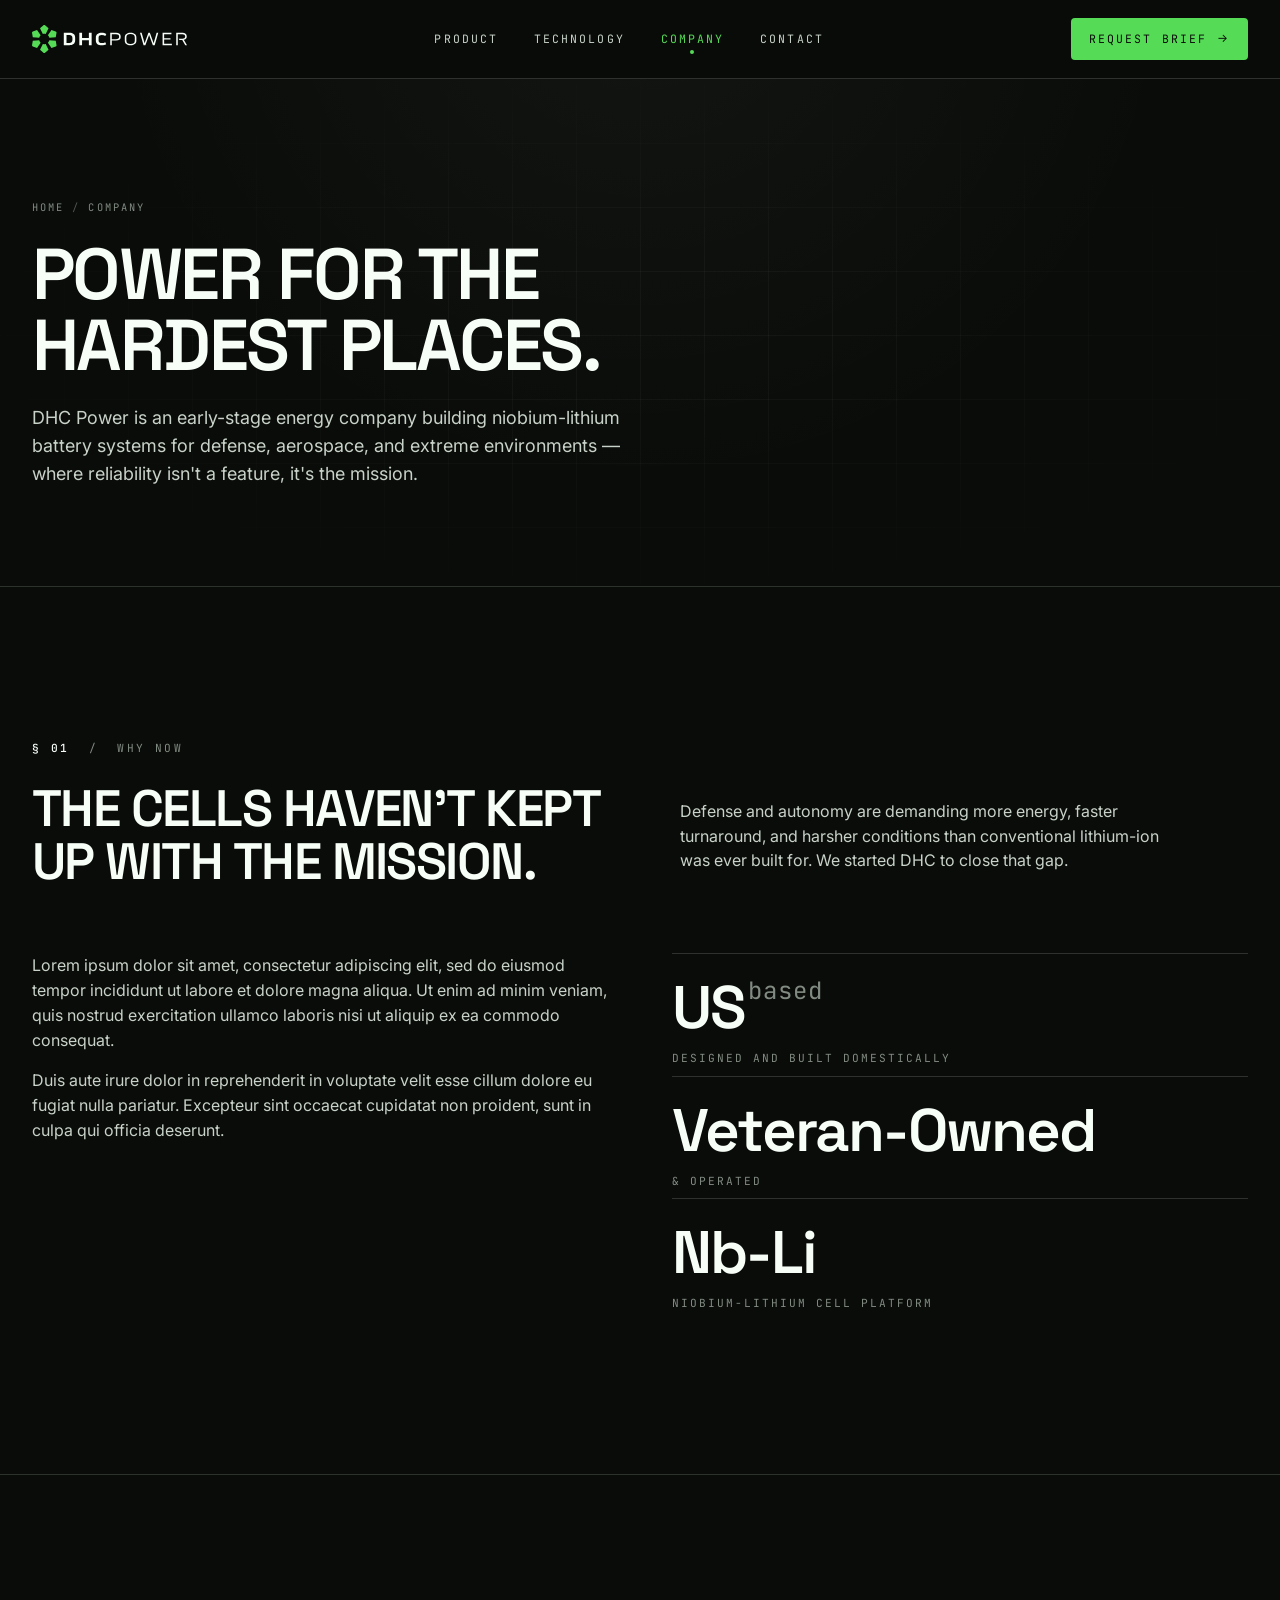
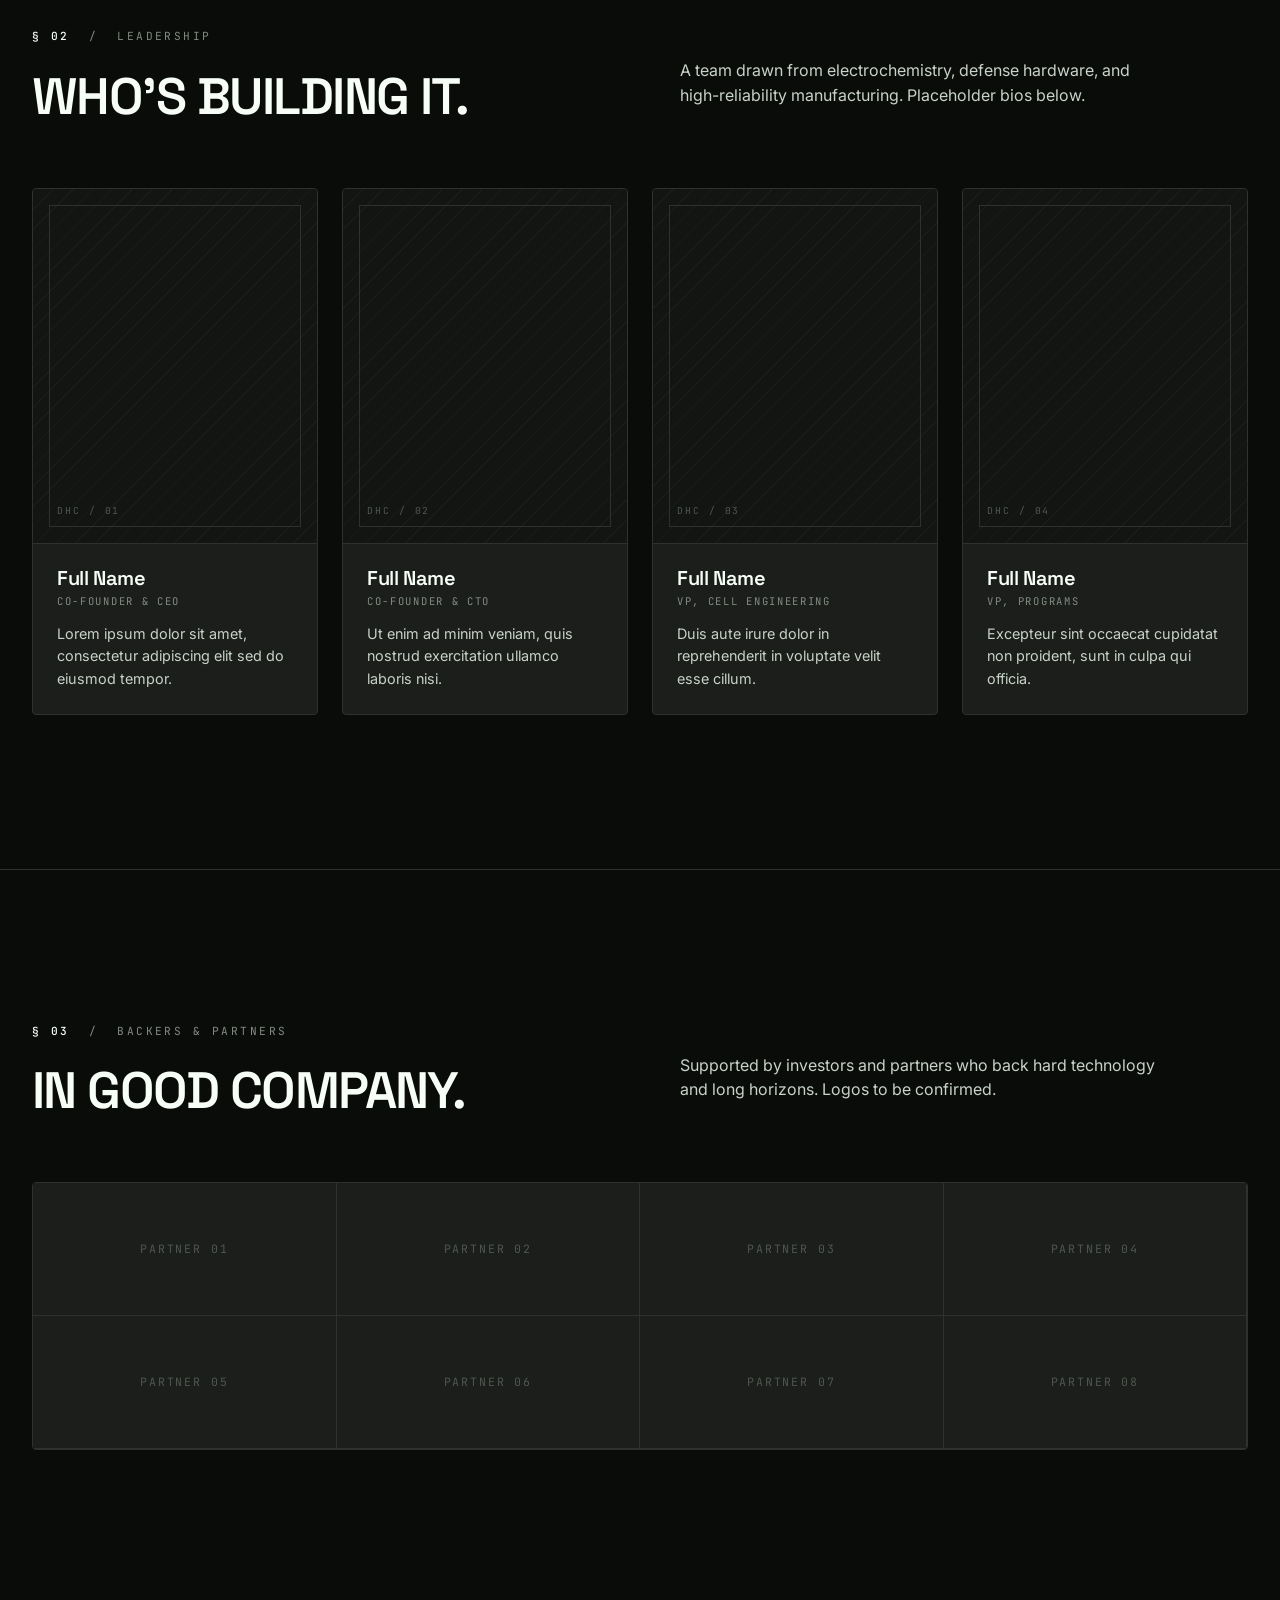
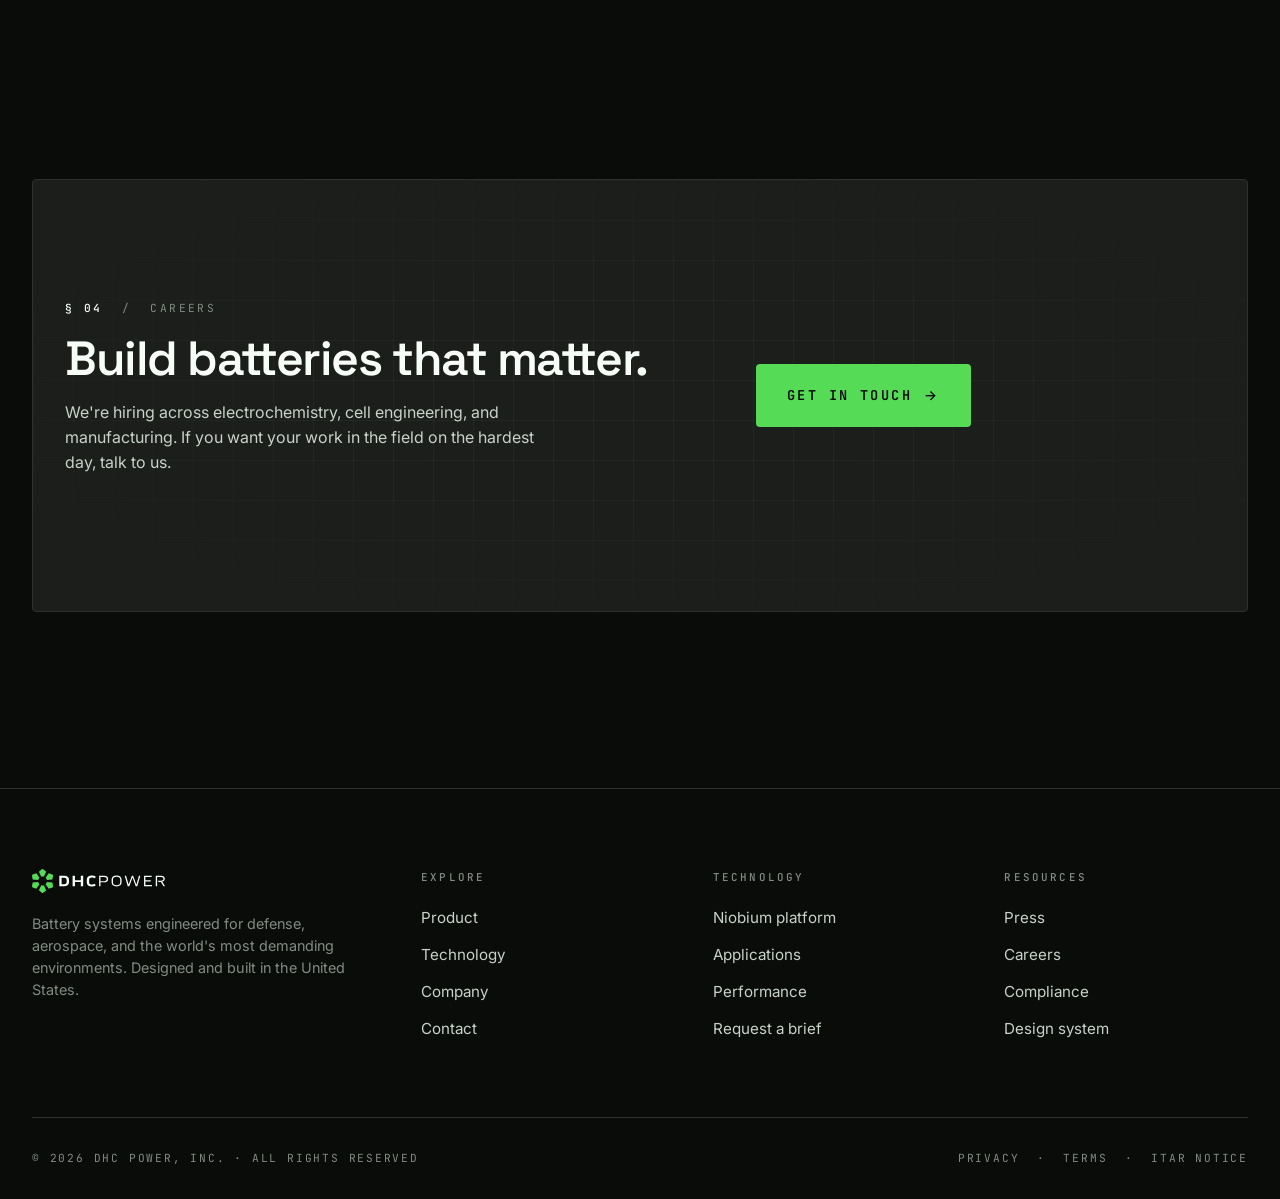
==== commit b802598d: "Company: lead stats with US then Veteran-Owned; remove Open roles button from careers CTA" ====
--- a/company.html
+++ b/company.html
@@ -62,12 +62,12 @@
       </div>
       <div>
         <div class="stat">
-          <div class="stat__value">2025</div>
-          <div class="stat__label">Founded</div>
-        </div>
-        <div class="stat">
           <div class="stat__value">US<sup>based</sup></div>
           <div class="stat__label">Designed and built domestically</div>
+        </div>
+        <div class="stat">
+          <div class="stat__value">Veteran-Owned</div>
+          <div class="stat__label">&amp; operated</div>
         </div>
         <div class="stat">
           <div class="stat__value">Nb-Li</div>
@@ -167,7 +167,6 @@
         </div>
         <div class="row" style="gap: 12px;">
           <a href="contact.html" class="btn btn--lg">Get in touch</a>
-          <a href="#" class="btn btn--ghost btn--lg">Open roles</a>
         </div>
       </div>
     </div>
--- a/assets/css/style.css
+++ b/assets/css/style.css
@@ -875,9 +875,10 @@
   font-weight: 600;
   letter-spacing: -0.025em;
   line-height: 1.05;
-  margin: auto 0 8px;
-}
-.app-tile__desc { color: var(--text-mid); margin: 0 0 8px; font-size: 0.95rem; }
+  margin: 0;
+  min-height: 2.1em; /* reserve two lines so titles + descriptions align across the row */
+}
+.app-tile__desc { color: var(--text-mid); margin: 0; font-size: 0.95rem; }
 
 .app-tile__cta {
   display: inline-flex; align-items: center; gap: 8px;
@@ -889,6 +890,7 @@
   border-bottom: 1px solid transparent;
   padding-bottom: 2px;
   align-self: flex-start;
+  margin-top: auto; /* pin to bottom so links align across the row */
   transition: color .15s var(--ease), border-color .15s var(--ease);
 }
 .app-tile__cta::after { content: "→"; transition: transform .2s var(--ease); }
@@ -1316,6 +1318,89 @@
   color: var(--text-dim);
 }
 .type-spec__meta strong { color: var(--text); display: block; margin-bottom: 4px; }
+
+/* Horizontal-scroll wrapper for wide tables on small screens */
+.table-scroll { overflow-x: auto; -webkit-overflow-scrolling: touch; }
+
+/* ============================================================
+   RESPONSIVE — tablet & mobile refinements
+   ============================================================ */
+
+/* ---------- Tablet: keep dense grids 2-up instead of jumping to 1 ---------- */
+@media (min-width: 601px) and (max-width: 900px) {
+  .grid-3, .grid-4 { grid-template-columns: repeat(2, 1fr); }
+  .hero__inner { grid-template-columns: 1fr; gap: 48px; }
+}
+
+/* ---------- Mobile (≤ 600px) ---------- */
+@media (max-width: 600px) {
+  :root { --gutter: 20px; }
+
+  body { font-size: 15px; }
+
+  /* Hero: shed the cockpit furniture, tighten spacing */
+  .hero { min-height: auto; padding: 64px 0 56px; }
+  .hero__inner { gap: 36px; }
+  .hero__corners { display: none; }
+  .hero__operator-label { display: none; }
+  .hero__grid { background-size: 56px 56px; }
+  .hero__title { font-size: clamp(2.5rem, 12vw, 3.5rem); margin-bottom: 24px; }
+  .hero__lede { font-size: 1rem; margin-bottom: 32px; }
+  .hero__cta-row { gap: 12px; }
+  .hero__cta-row .btn { flex: 1 1 100%; justify-content: center; }
+  .cell-vis { margin: 0 auto; max-width: 460px; }
+
+  /* Nav */
+  .nav__bar { padding: 14px var(--gutter); gap: 16px; }
+  .nav__logo { height: 24px; }
+
+  /* Page headers */
+  .page-head { padding: 88px 0 48px; }
+  .page-head__title { margin-bottom: 18px; }
+  .page-head__lede { font-size: 1rem; }
+
+  /* Section rhythm */
+  .section { padding: 56px 0; }
+  .section--tight { padding: 40px 0; }
+  .sec-head { margin-bottom: 36px; gap: 16px; }
+  .grid { gap: 16px; }
+
+  /* Cards a touch tighter */
+  .card, .cap-card { padding: 28px 24px; }
+  .cap-card { min-height: 0; }
+  .cell-card__body, .cell-card__vis { padding: 28px 24px; }
+
+  /* Full-width tap targets for stacked CTA rows */
+  .cta-block { margin: 48px 0; }
+  .cta-block__inner .row { width: 100%; }
+  .cta-block__inner .row .btn,
+  .construction__row .btn { flex: 1 1 100%; justify-content: center; }
+  .construction__row { width: 100%; }
+
+  /* Tables: prevent crush; allow horizontal scroll, tighten header tracking */
+  .spec-table { min-width: 460px; }
+  .spec-table thead th { letter-spacing: 0.06em; }
+
+  /* Stats slightly smaller so units don't wrap awkwardly */
+  .stat__value { font-size: clamp(2.25rem, 11vw, 3rem); }
+
+  /* Footer */
+  .foot { padding: 56px 0 28px; }
+  .foot__top { gap: 28px; margin-bottom: 40px; }
+  .foot__bottom { flex-direction: column; align-items: flex-start; gap: 10px; }
+
+  /* Ticker a touch smaller */
+  .ticker__inner { gap: 32px; font-size: 0.66rem; }
+
+  /* Stacked cards: no need to reserve two title lines */
+  .app-tile__title { min-height: 0; }
+}
+
+/* ---------- Very small (≤ 380px) ---------- */
+@media (max-width: 380px) {
+  .hero__title { font-size: 2.25rem; }
+  .page-head__title { font-size: 2rem; }
+}
 
 /* ---------- Team / leadership card ---------- */
 .team-card {
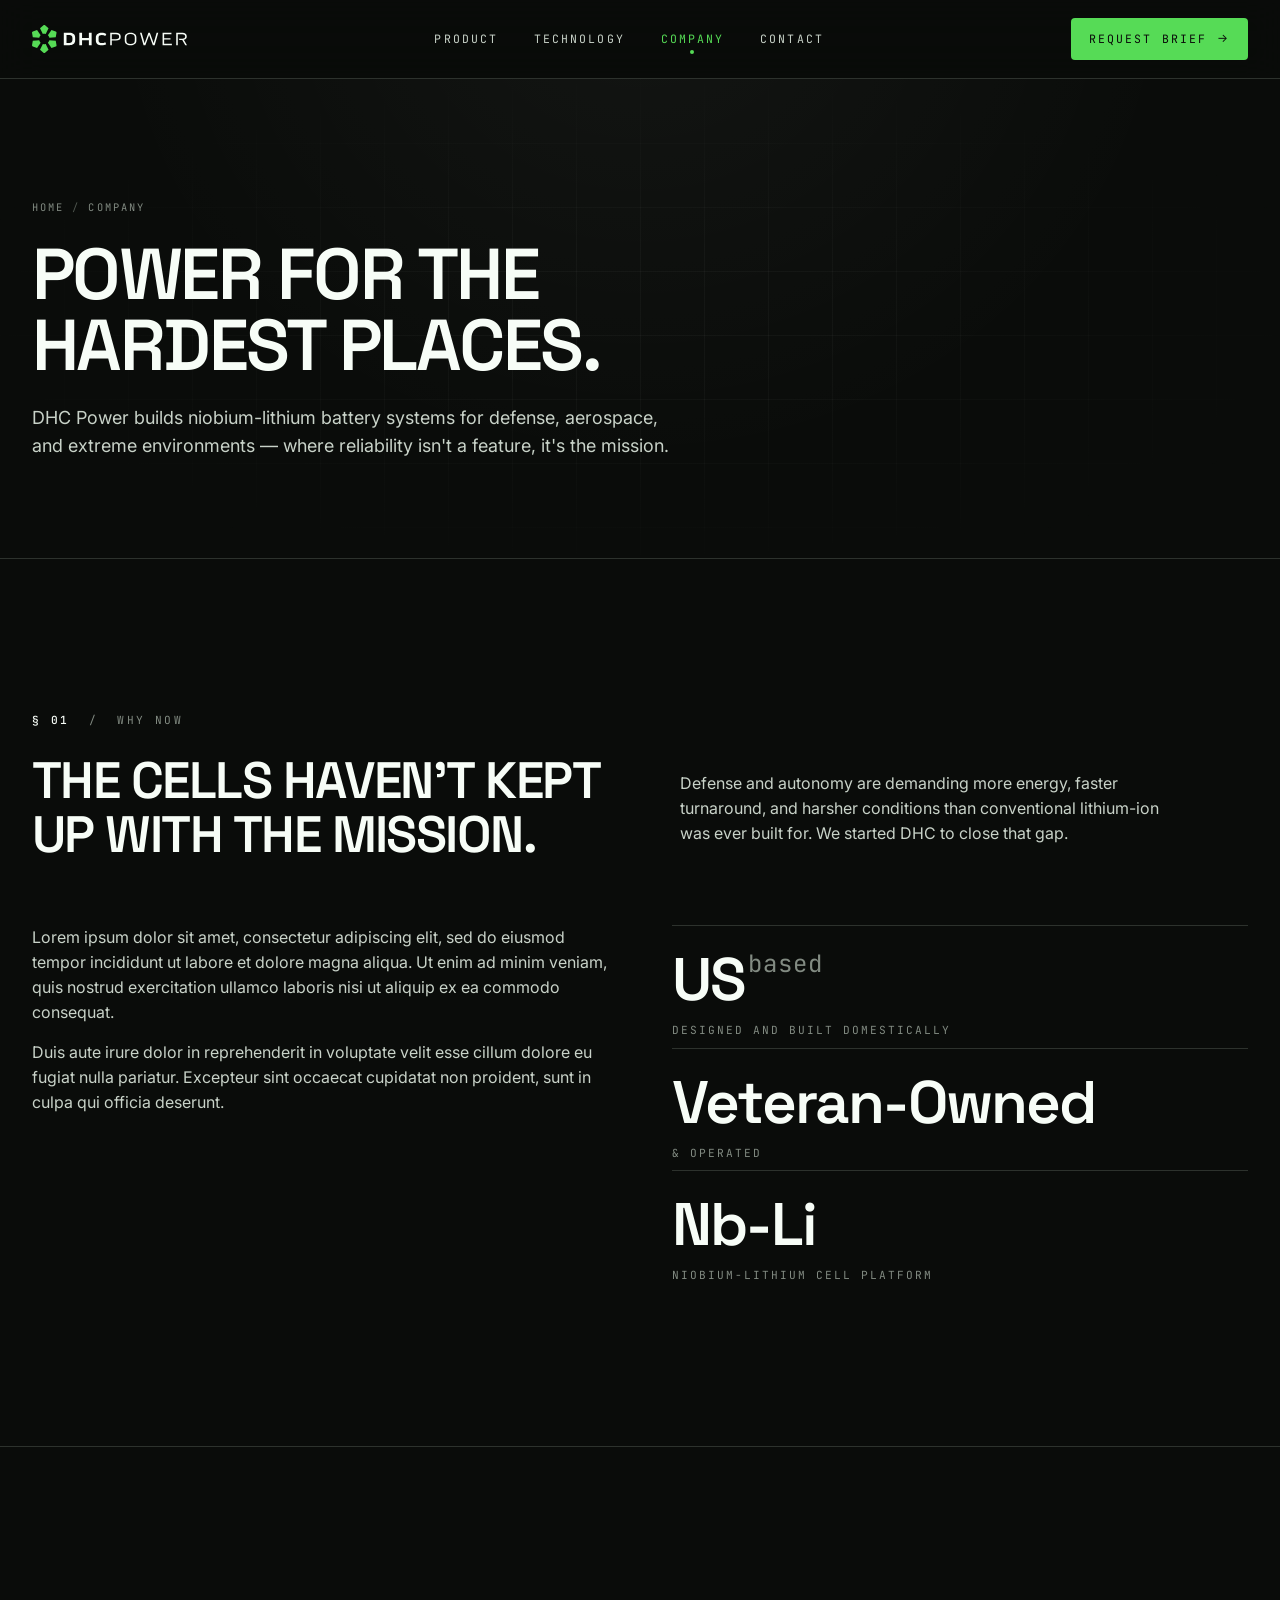
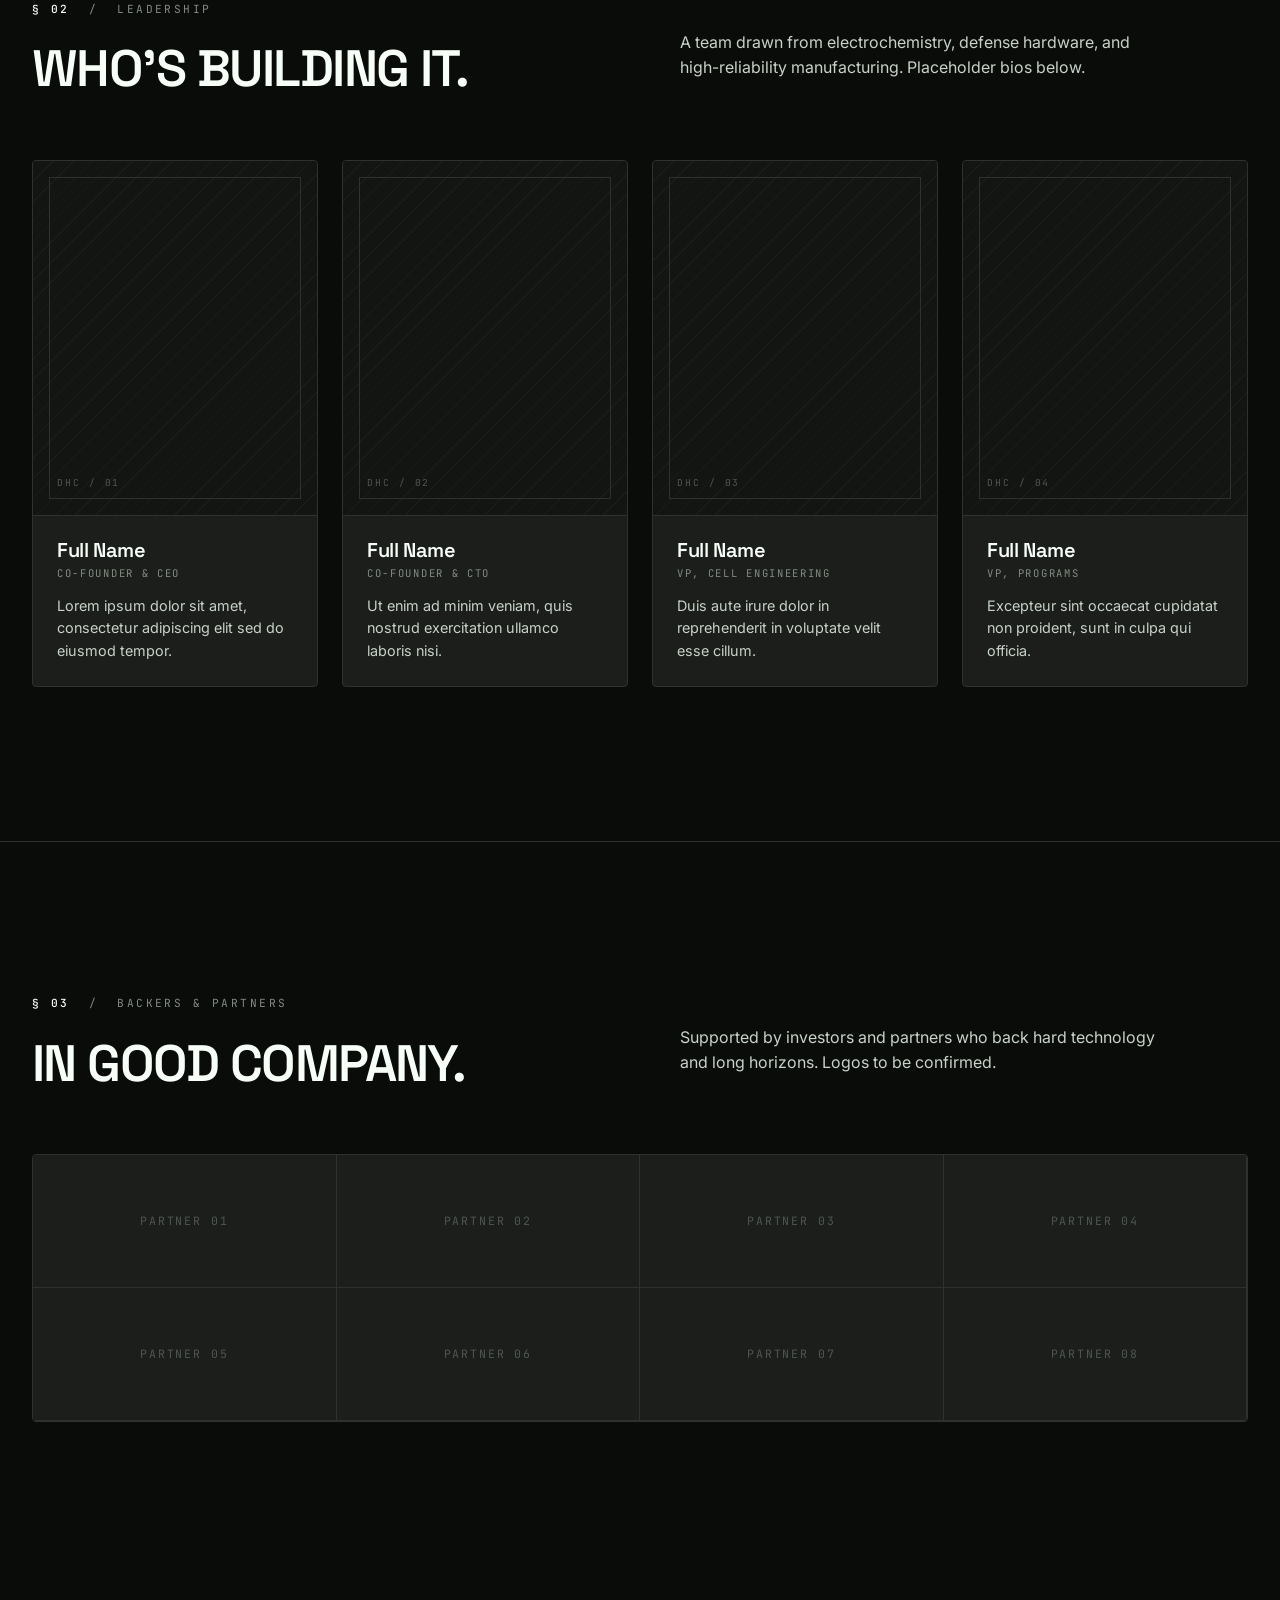
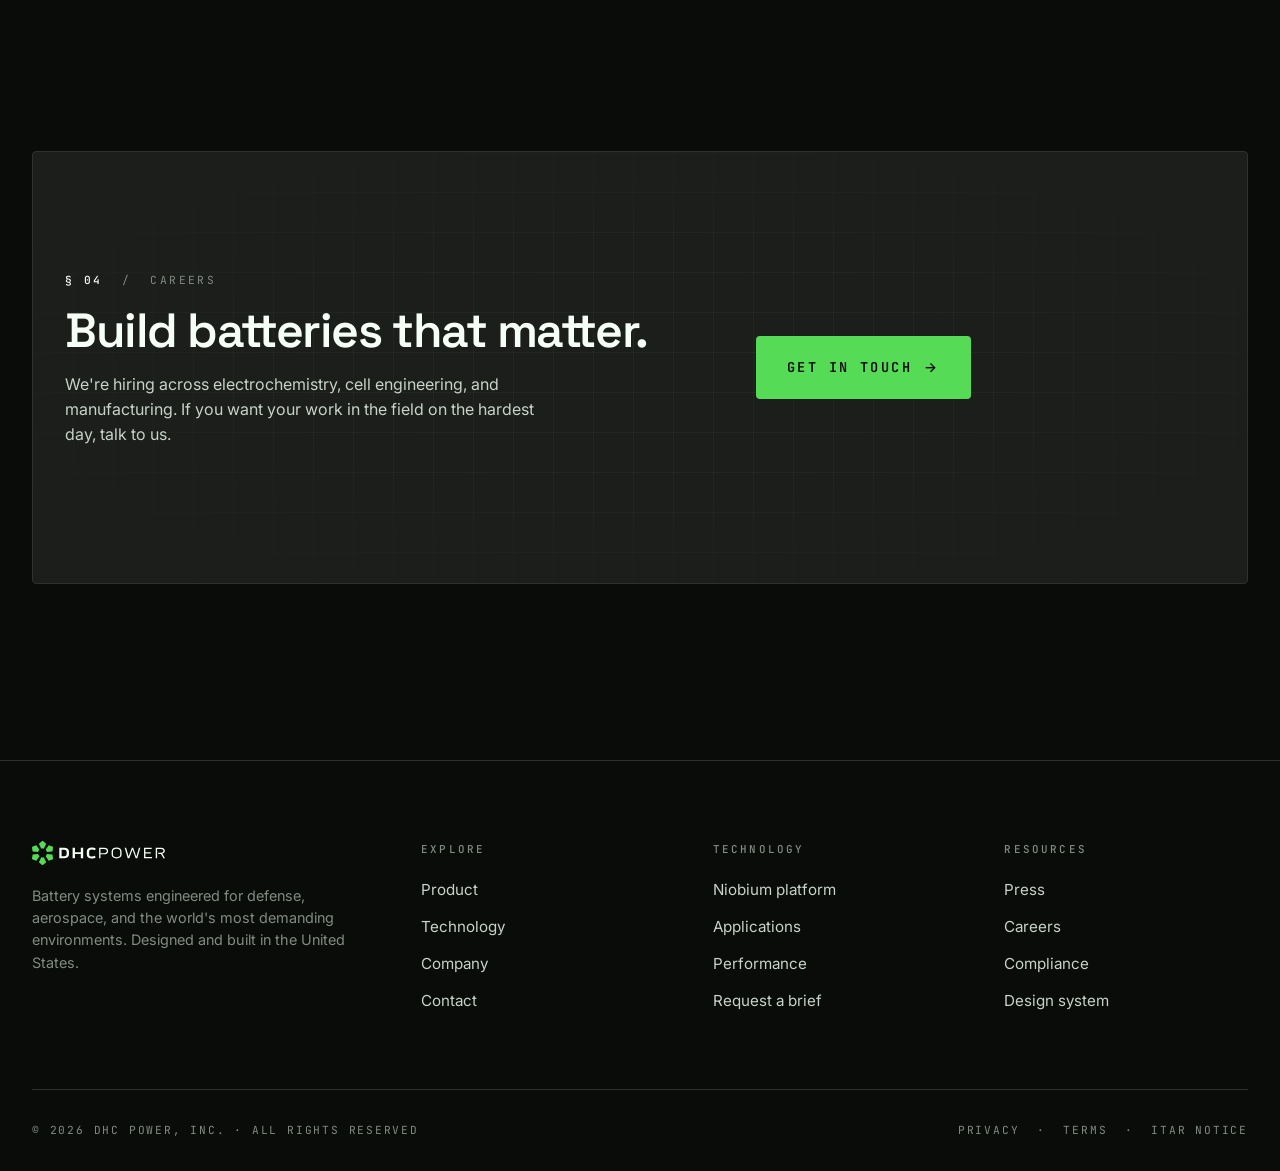
==== commit 2df08760: "Company: remove early-stage framing from lede and meta description" ====
--- a/company.html
+++ b/company.html
@@ -4,9 +4,23 @@
 <meta charset="UTF-8">
 <meta name="viewport" content="width=device-width, initial-scale=1.0">
 <title>Company — DHC Power</title>
-<meta name="description" content="DHC Power is an early-stage energy company building niobium-lithium battery systems for defense and extreme environments.">
+<meta name="description" content="DHC Power builds niobium-lithium battery systems for defense, aerospace, and extreme environments.">
 <link rel="icon" type="image/png" sizes="32x32" href="assets/img/favicon-32.png">
 <link rel="icon" type="image/png" sizes="16x16" href="assets/img/favicon-16.png">
+<link rel="apple-touch-icon" href="assets/img/apple-touch-icon.png">
+<!-- Open Graph / link preview -->
+<meta property="og:type" content="website">
+<meta property="og:site_name" content="DHC Power">
+<meta property="og:title" content="Company — DHC Power">
+<meta property="og:description" content="DHC Power is a veteran-owned, US-based energy company building niobium-lithium battery systems for defense and extreme environments.">
+<meta property="og:url" content="https://nestpoint-group.github.io/dhc-power-site/company.html">
+<meta property="og:image" content="https://nestpoint-group.github.io/dhc-power-site/assets/img/og-card.png">
+<meta property="og:image:width" content="1200">
+<meta property="og:image:height" content="630">
+<meta name="twitter:card" content="summary_large_image">
+<meta name="twitter:title" content="Company — DHC Power">
+<meta name="twitter:description" content="Veteran-owned, US-based energy company building niobium-lithium battery systems.">
+<meta name="twitter:image" content="https://nestpoint-group.github.io/dhc-power-site/assets/img/og-card.png">
 <link rel="preconnect" href="https://fonts.googleapis.com">
 <link rel="preconnect" href="https://fonts.gstatic.com" crossorigin>
 <link href="https://fonts.googleapis.com/css2?family=Inter:wght@400;500;600&family=Space+Grotesk:wght@400;500;600;700&family=JetBrains+Mono:wght@400;500&display=swap" rel="stylesheet">
@@ -39,7 +53,7 @@
     <div class="page-head__inner">
       <div class="breadcrumbs"><a href="index.html">HOME</a> <span>/</span> COMPANY</div>
       <h1 class="page-head__title">Power for the<br>hardest places.</h1>
-      <p class="page-head__lede">DHC Power is an early-stage energy company building niobium-lithium battery systems for defense, aerospace, and extreme environments — where reliability isn't a feature, it's the mission.</p>
+      <p class="page-head__lede">DHC Power builds niobium-lithium battery systems for defense, aerospace, and extreme environments — where reliability isn't a feature, it's the mission.</p>
     </div>
   </div>
 </section>
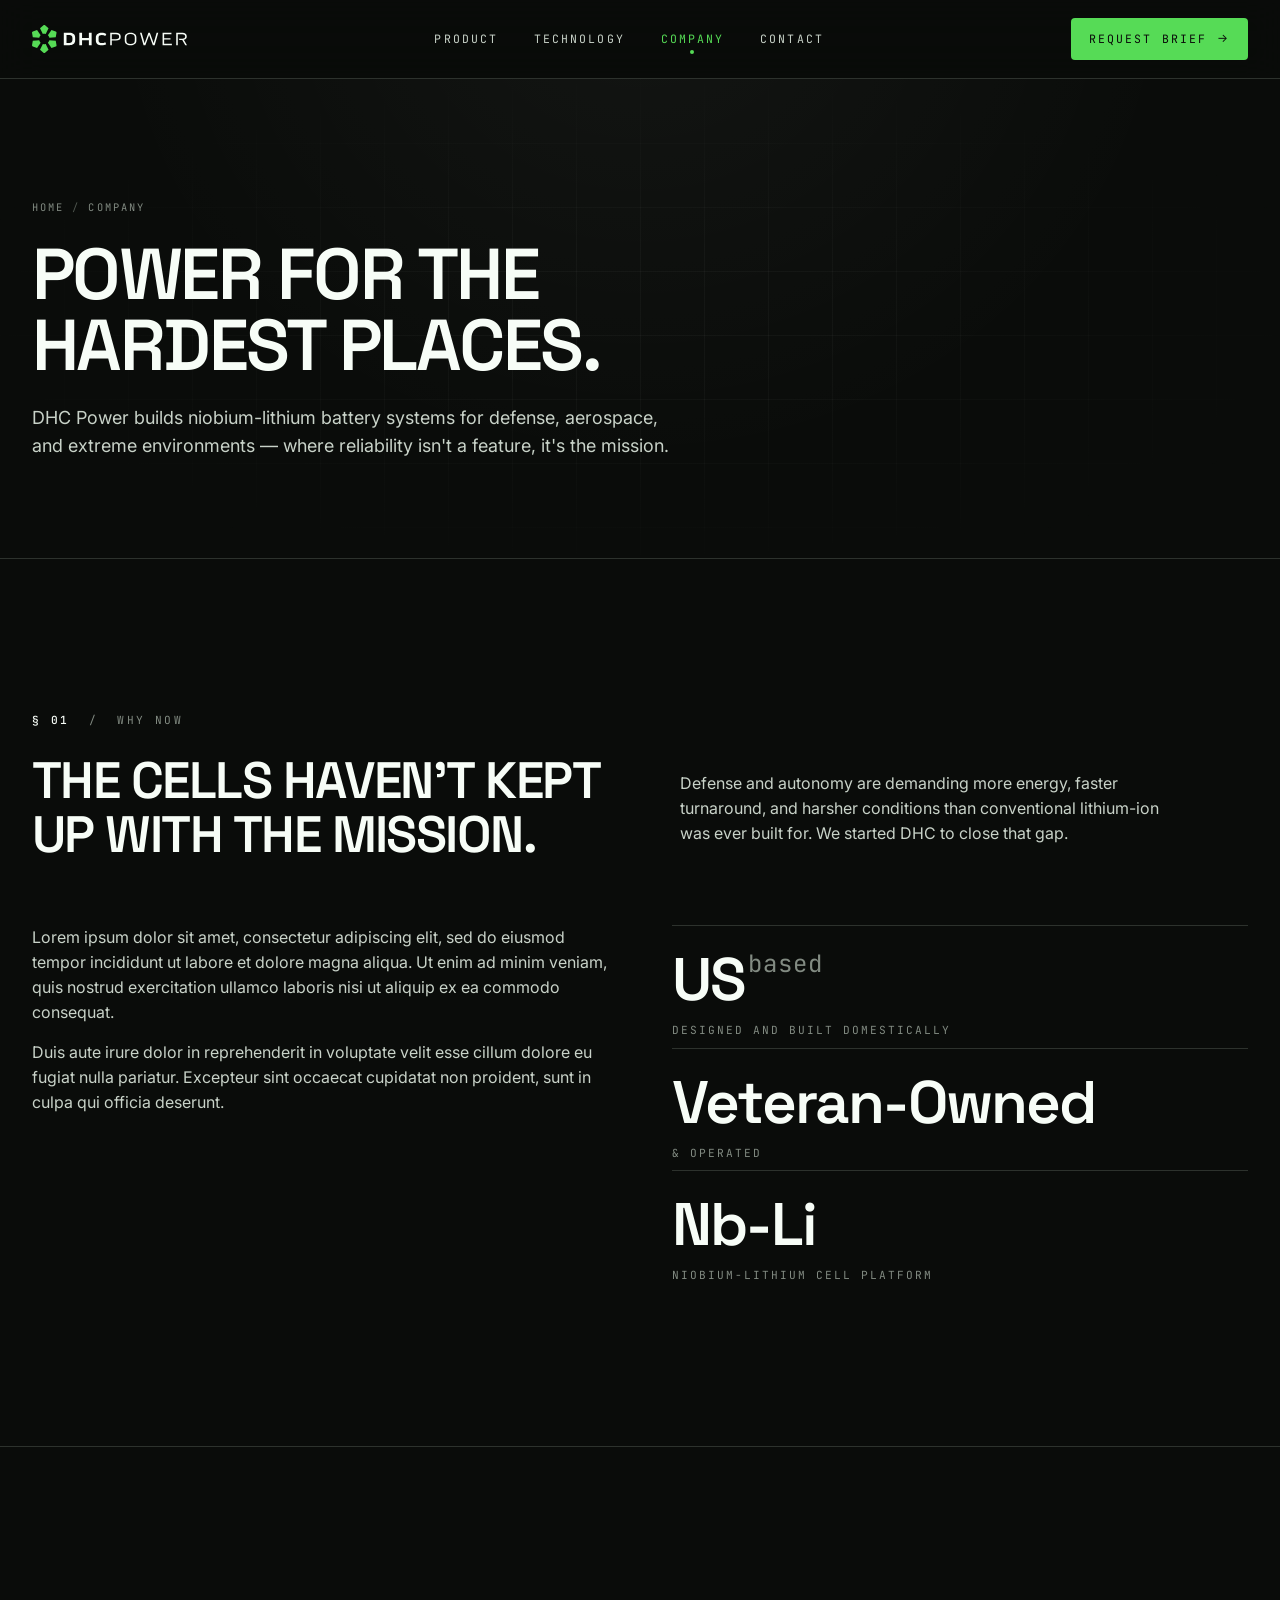
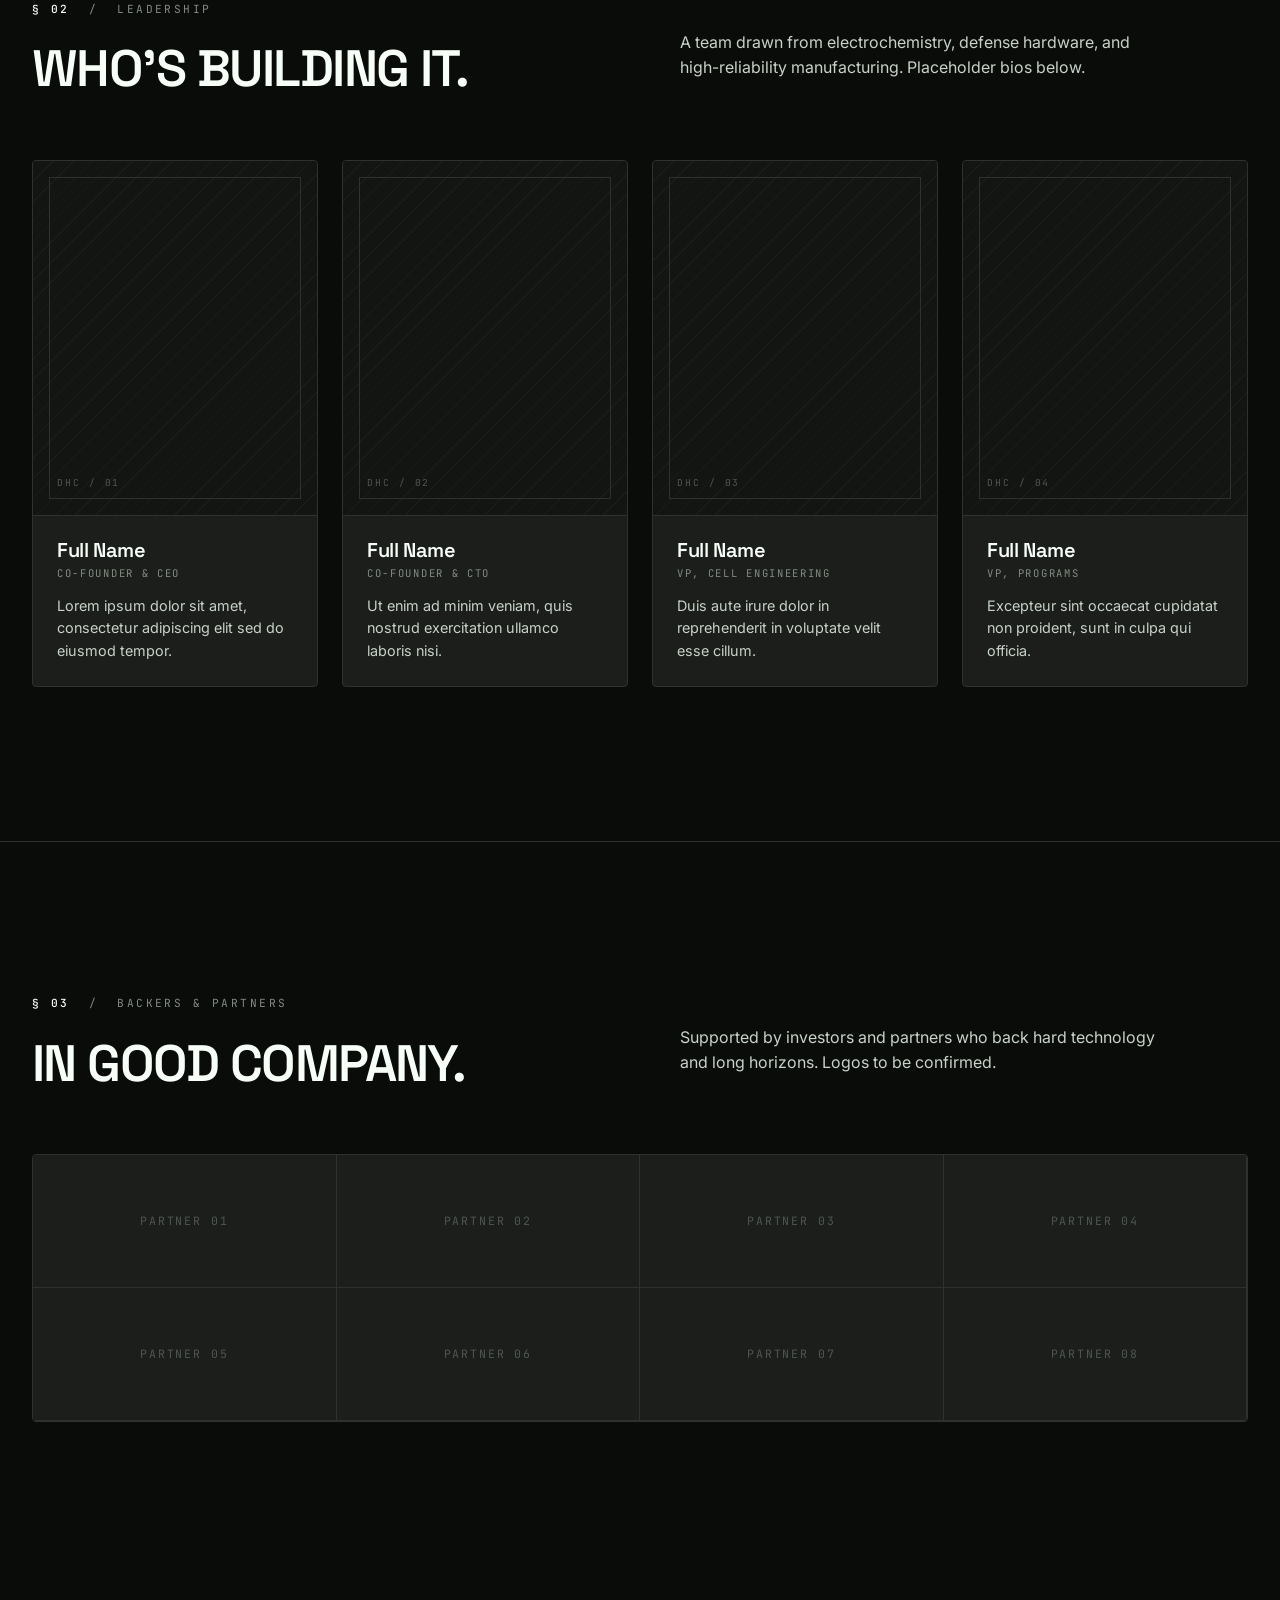
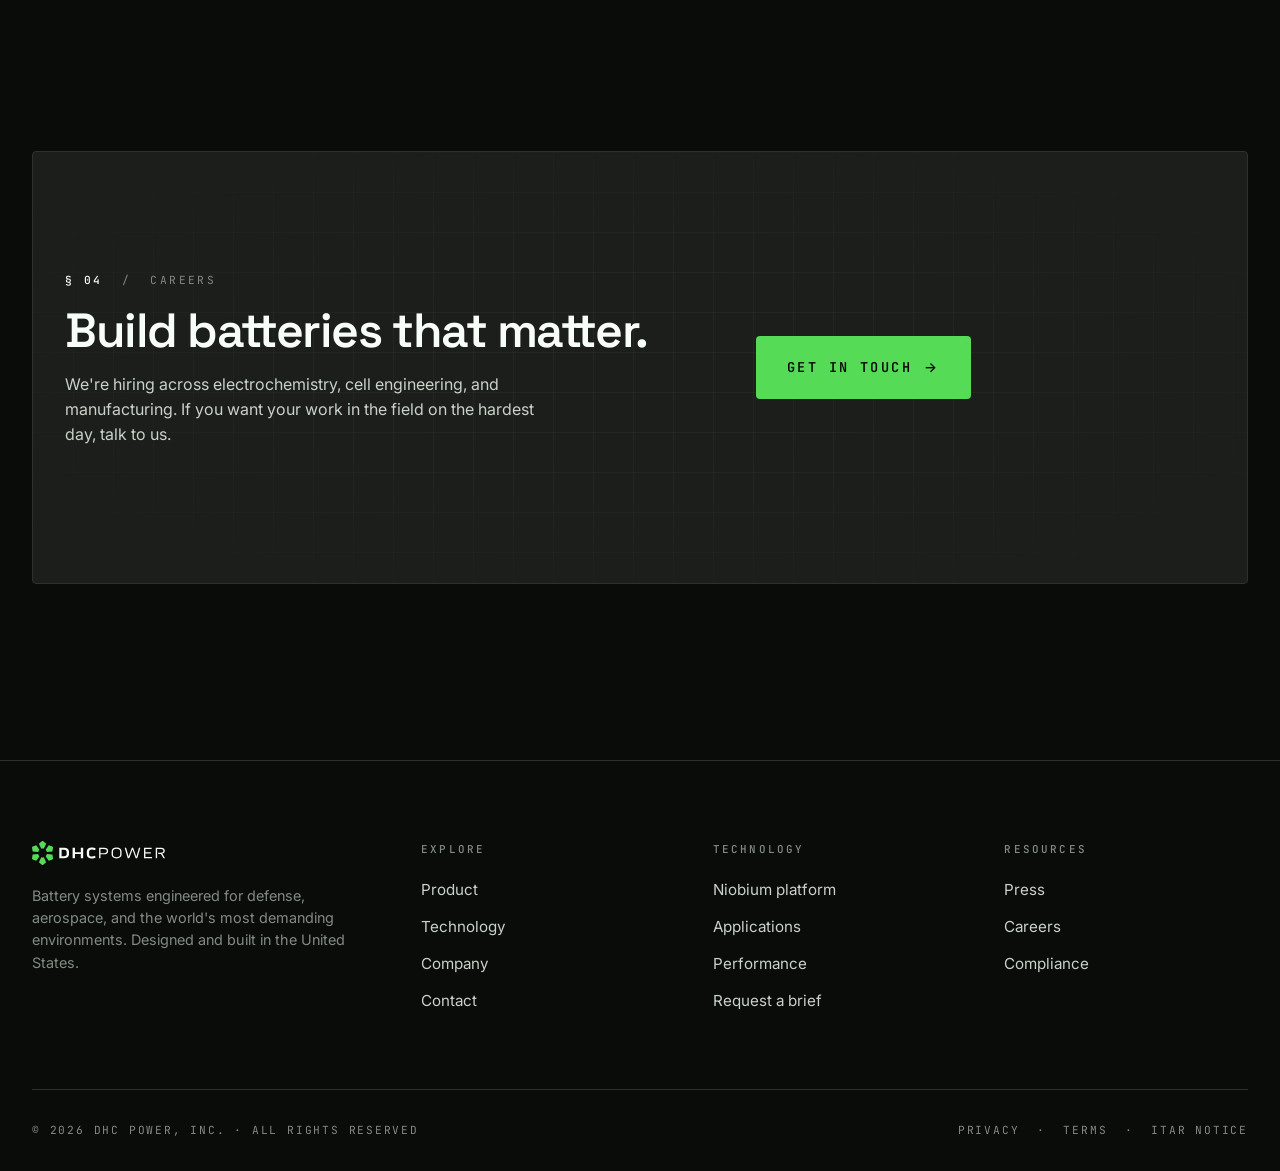
==== commit 54bdb437: "Footer: remove Design system link; point Press/Careers/Compliance to contact" ====
--- a/company.html
+++ b/company.html
@@ -216,10 +216,9 @@
       <div class="foot__col">
         <h5>Resources</h5>
         <ul>
-          <li><a href="#">Press</a></li>
-          <li><a href="#">Careers</a></li>
-          <li><a href="#">Compliance</a></li>
-          <li><a href="design-system.html">Design system</a></li>
+          <li><a href="contact.html">Press</a></li>
+          <li><a href="contact.html">Careers</a></li>
+          <li><a href="contact.html">Compliance</a></li>
         </ul>
       </div>
     </div>
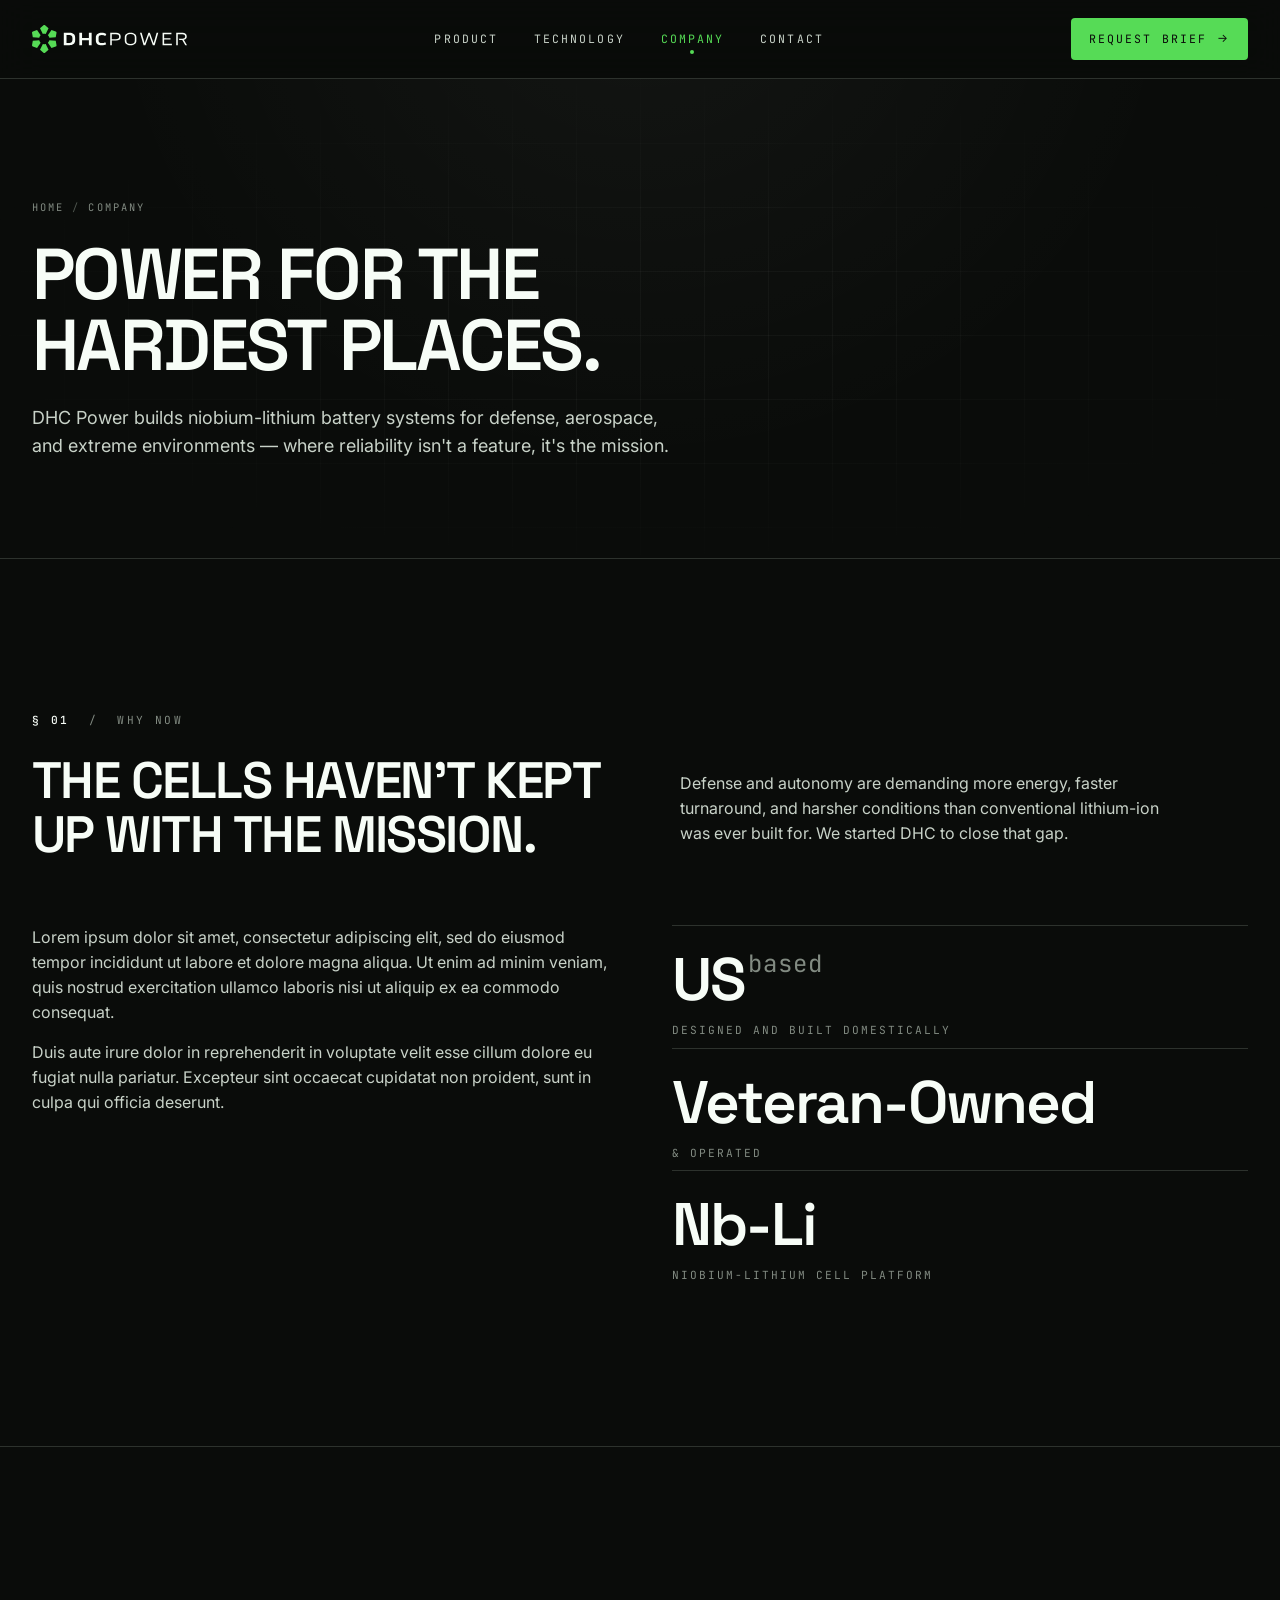
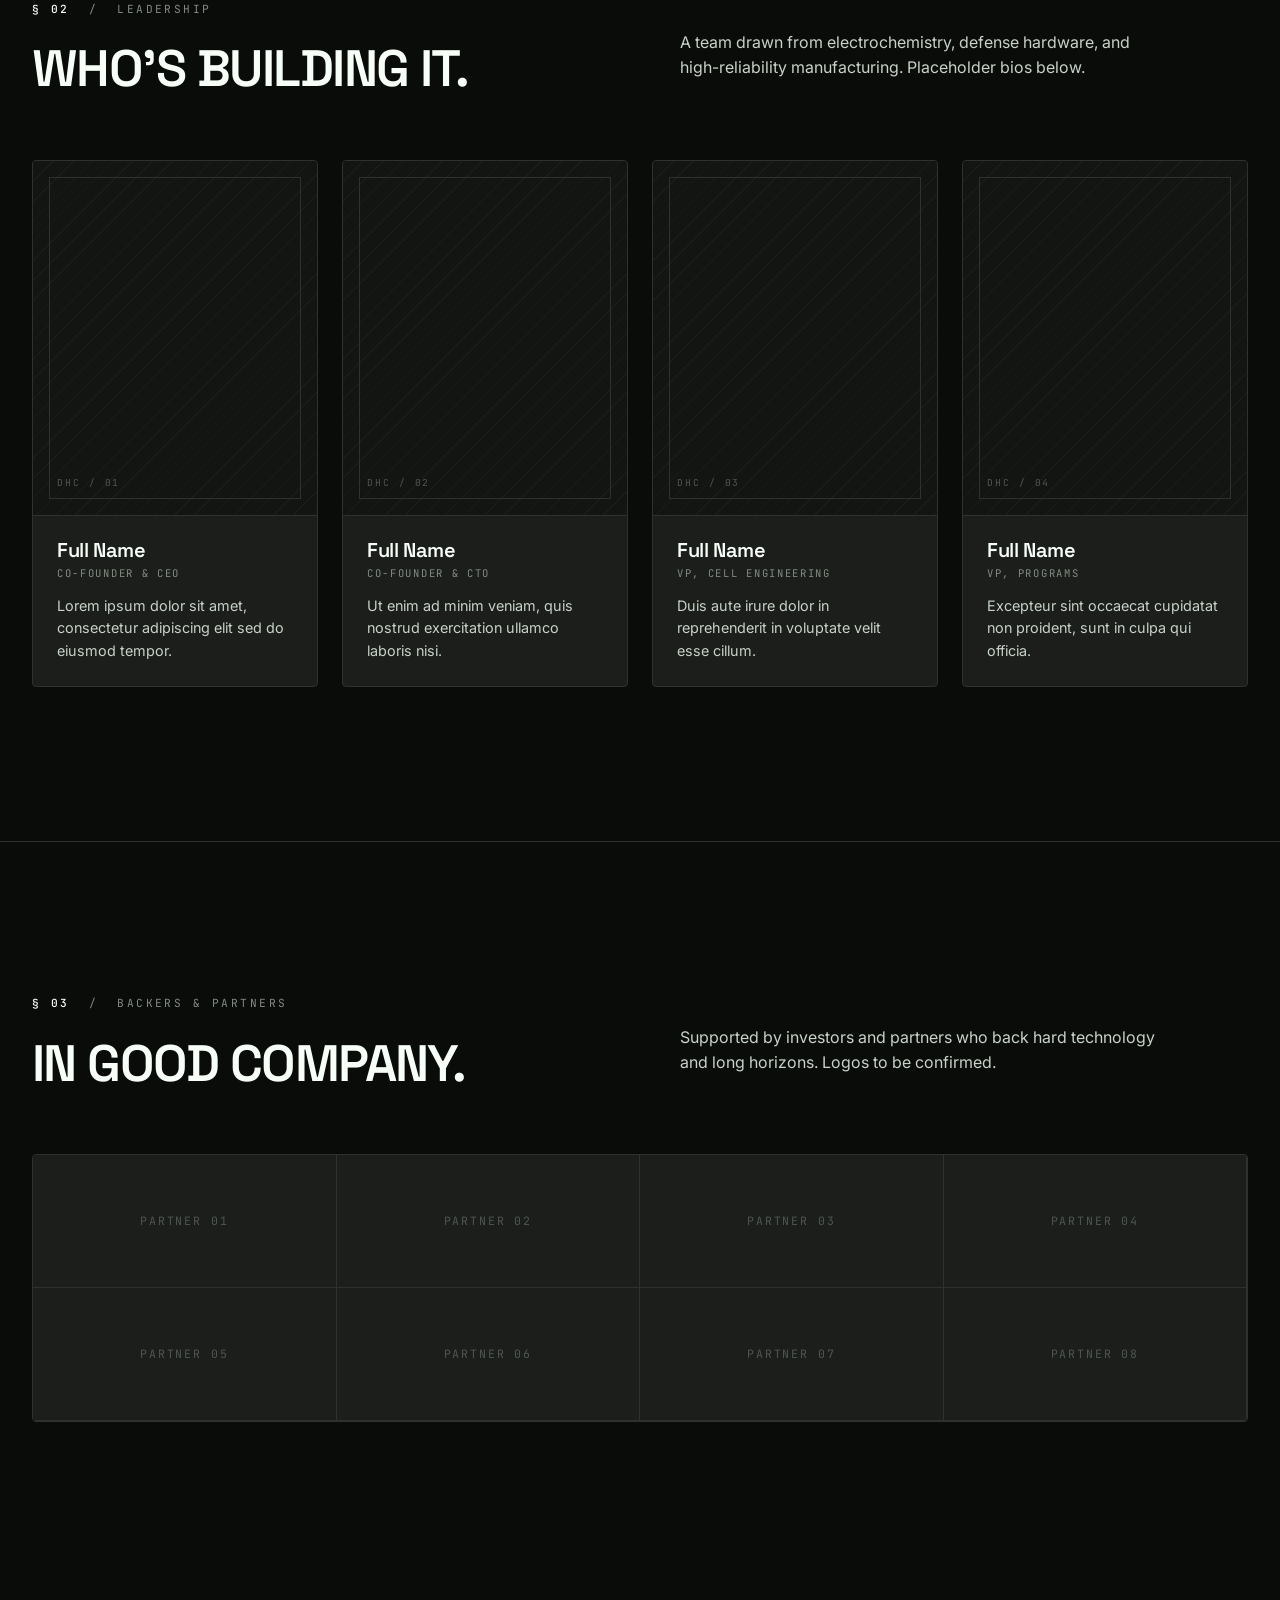
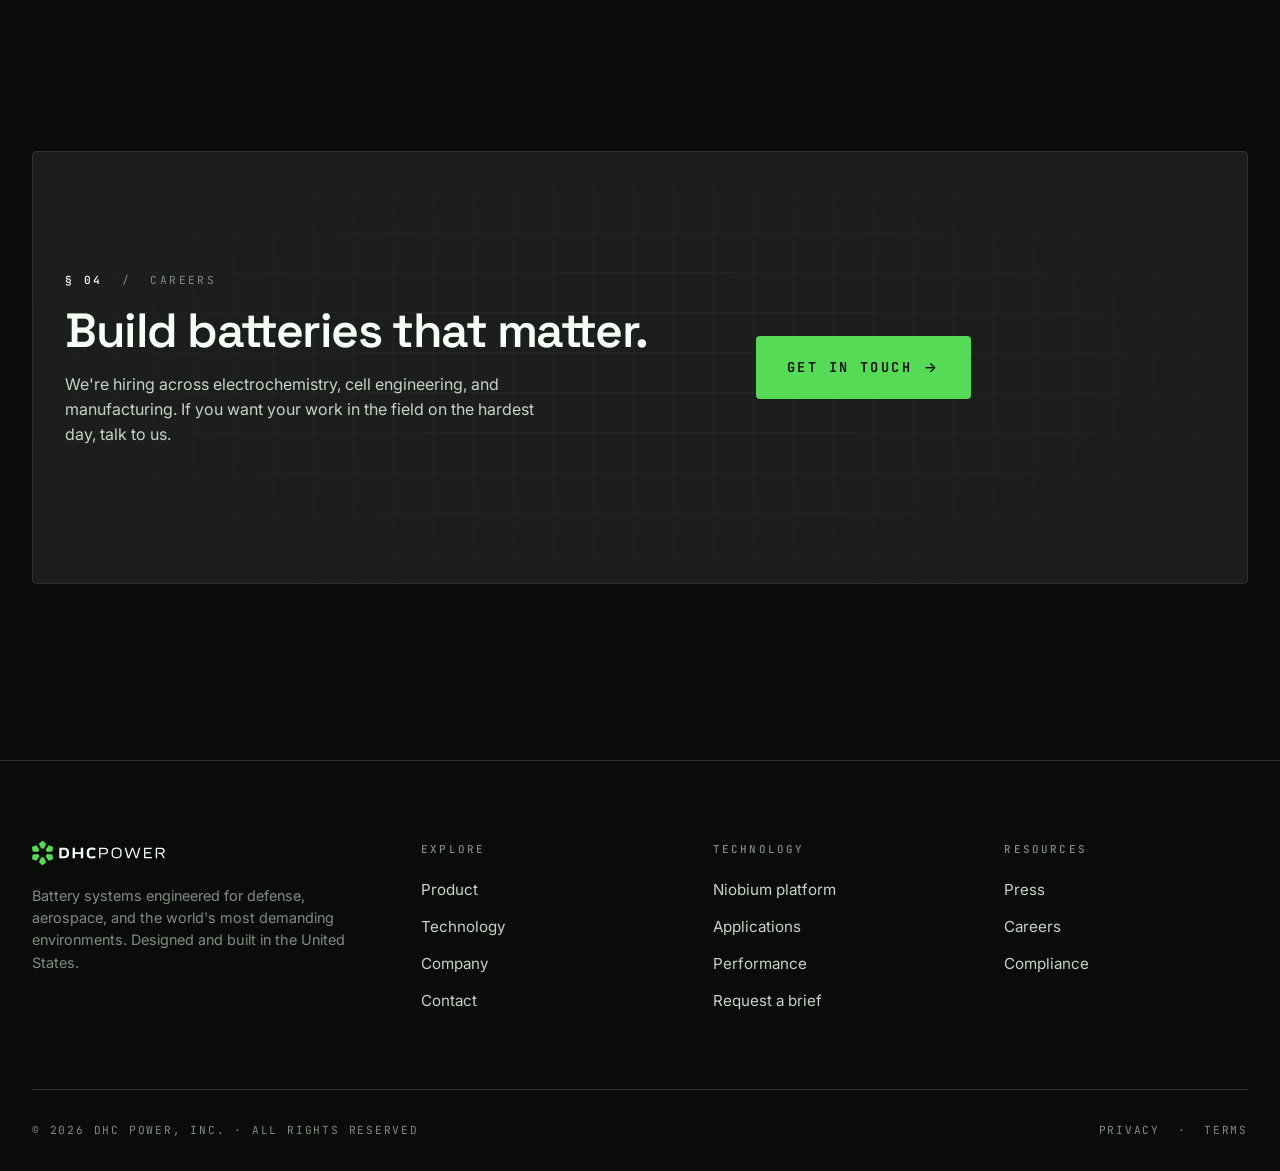
==== commit 80efde48: "Remove all ITAR references pending compliance review" ====
--- a/company.html
+++ b/company.html
@@ -224,7 +224,7 @@
     </div>
     <div class="foot__bottom">
       <span>© 2026 DHC POWER, INC. · ALL RIGHTS RESERVED</span>
-      <span><a href="#">PRIVACY</a> &nbsp;·&nbsp; <a href="#">TERMS</a> &nbsp;·&nbsp; <a href="#">ITAR NOTICE</a></span>
+      <span><a href="#">PRIVACY</a> &nbsp;·&nbsp; <a href="#">TERMS</a></span>
     </div>
   </div>
 </footer>
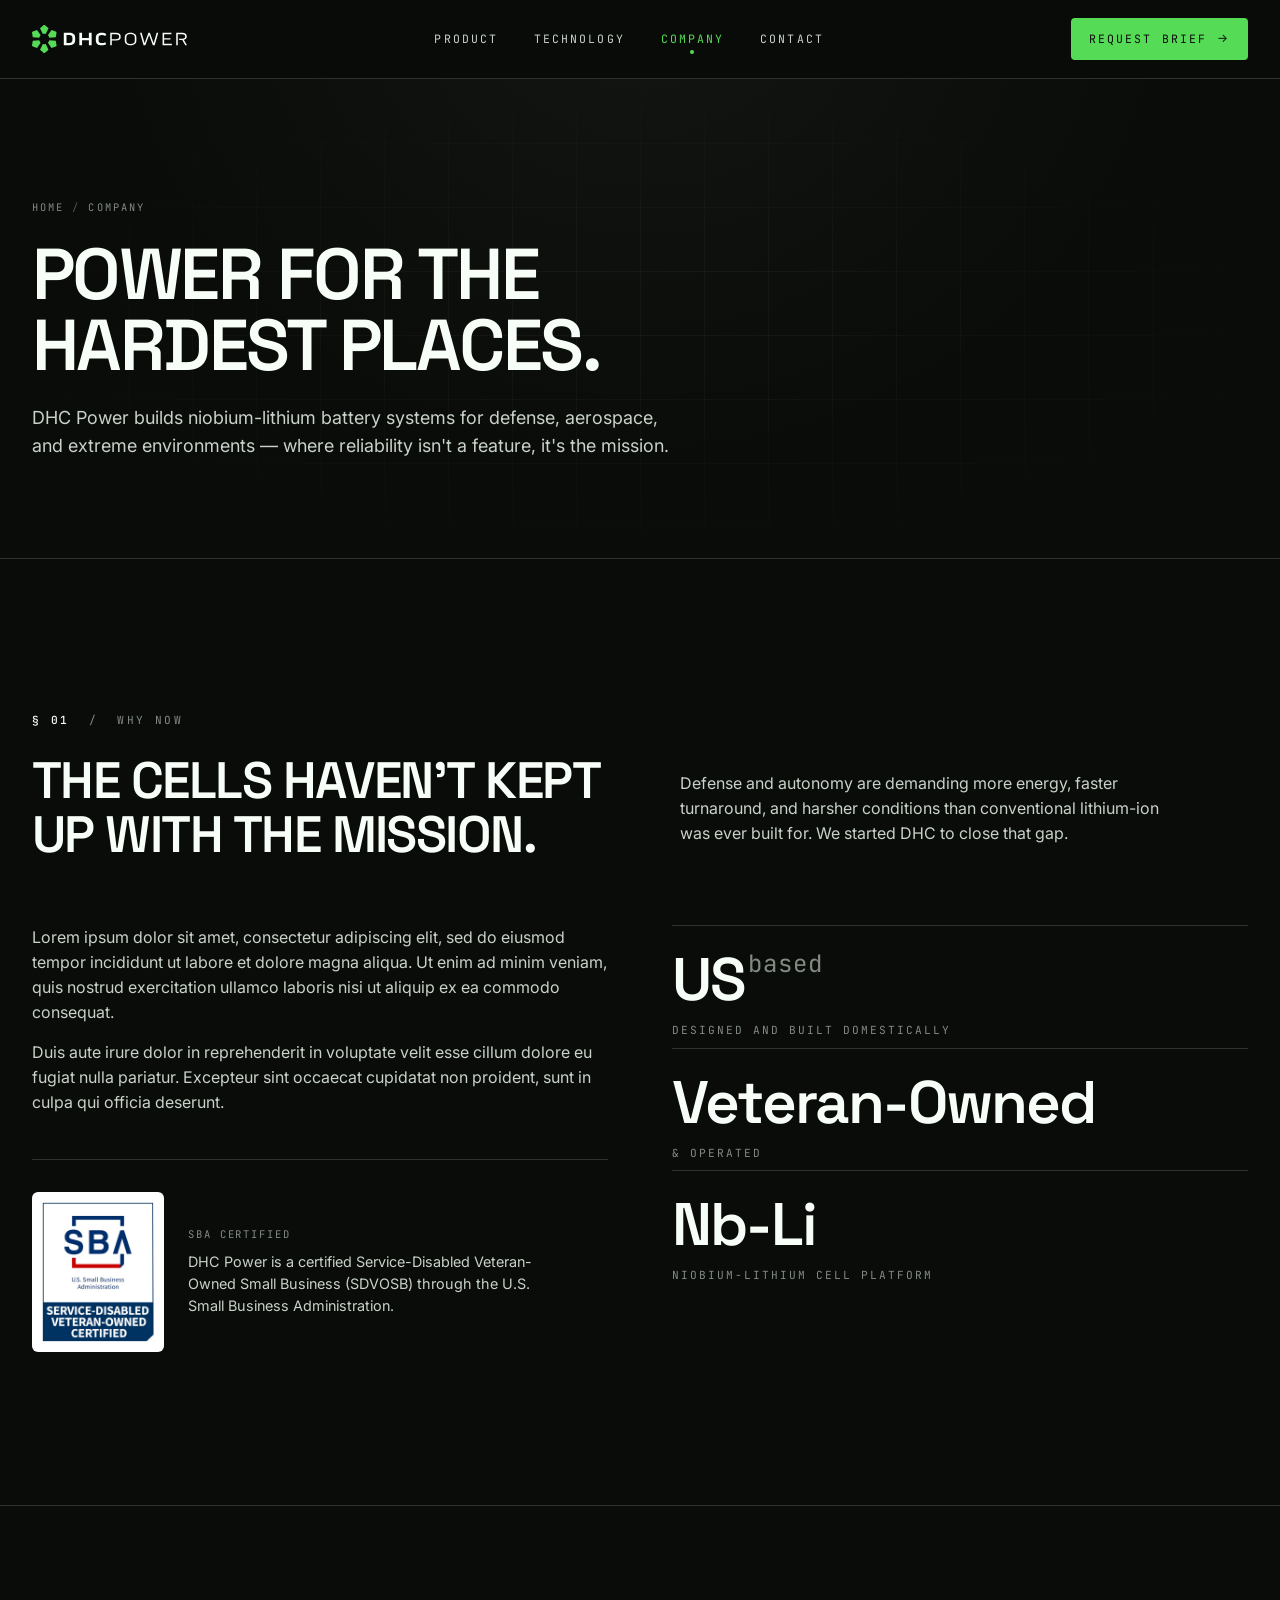
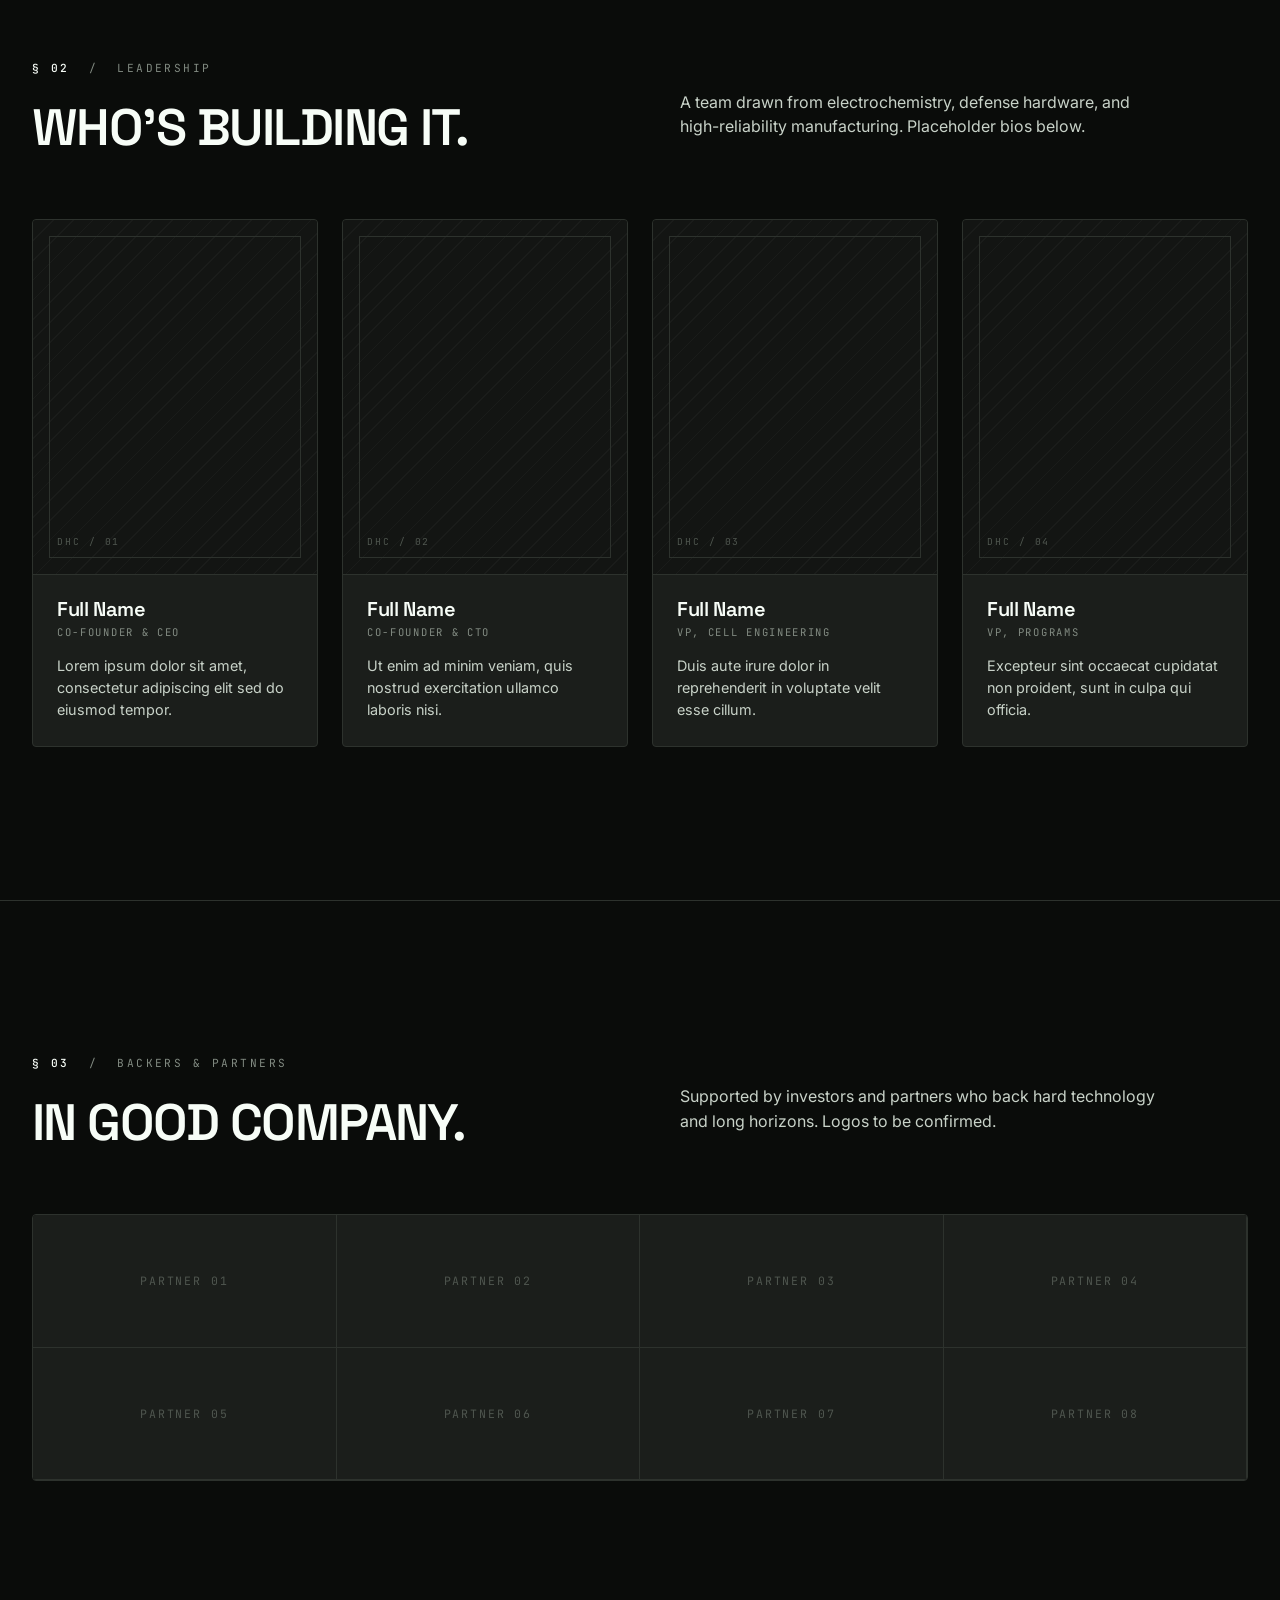
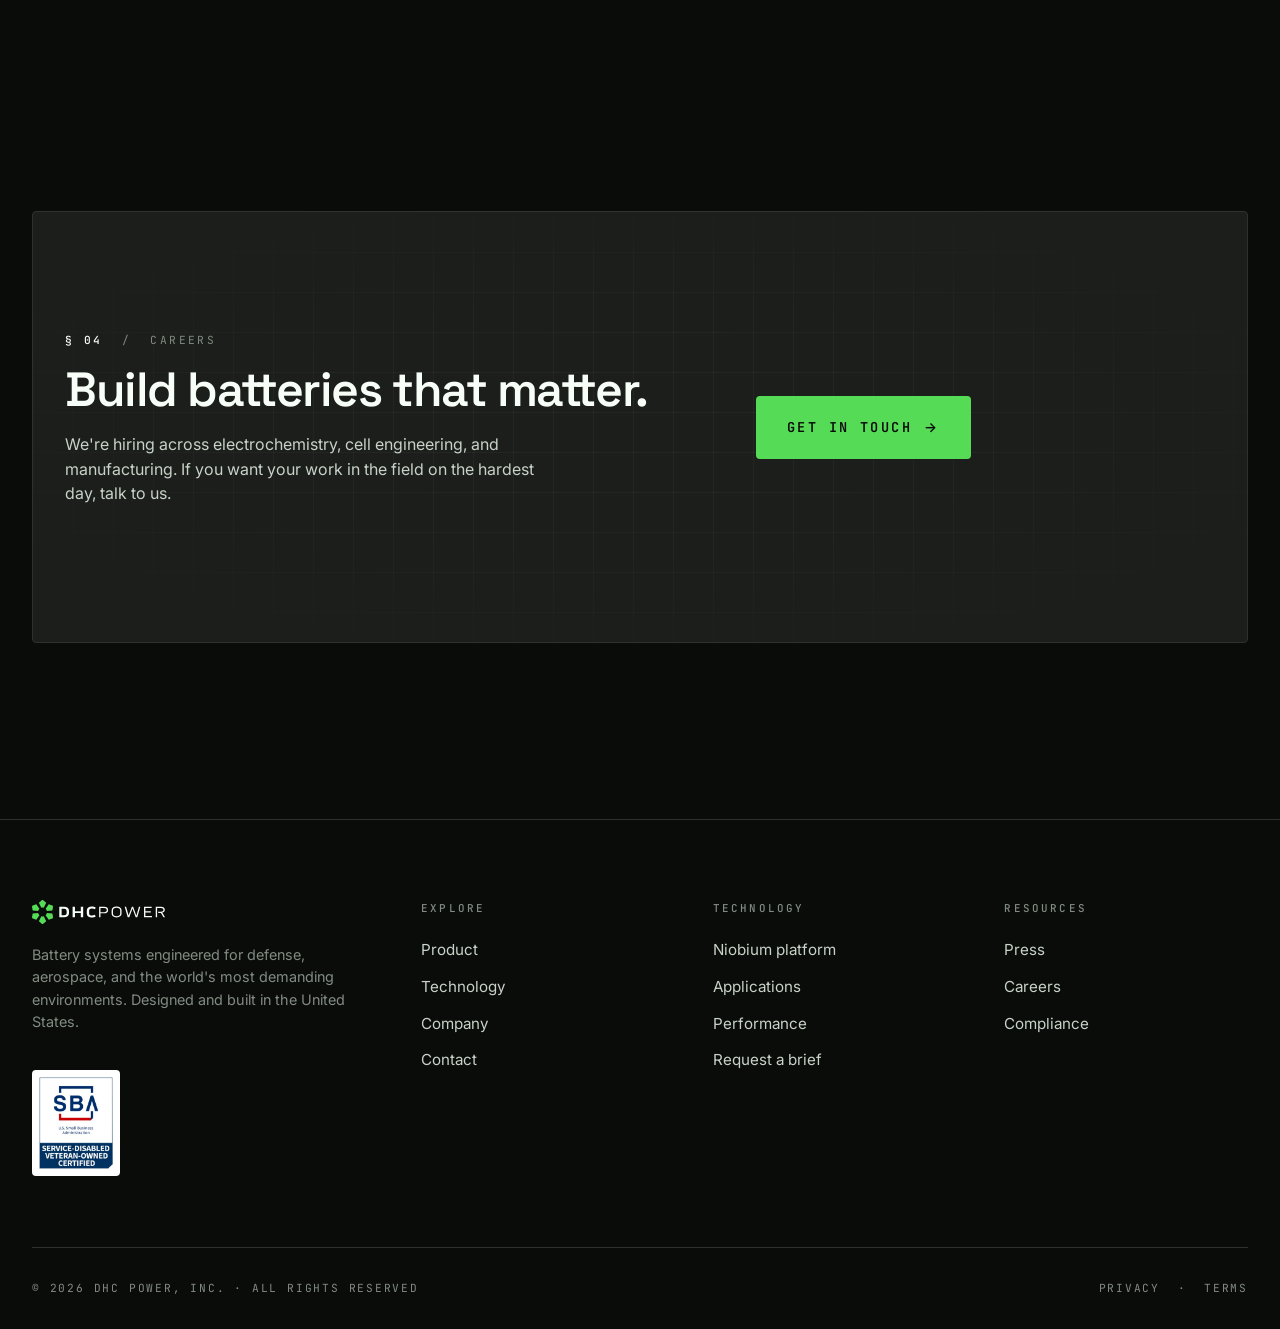
==== commit 9603bd4e: "Add SBA SDVOSB certification badge — Company page (next to Veteran-Owned) + footer site-wide" ====
--- a/company.html
+++ b/company.html
@@ -73,6 +73,16 @@
       <div>
         <p>Lorem ipsum dolor sit amet, consectetur adipiscing elit, sed do eiusmod tempor incididunt ut labore et dolore magna aliqua. Ut enim ad minim veniam, quis nostrud exercitation ullamco laboris nisi ut aliquip ex ea commodo consequat.</p>
         <p>Duis aute irure dolor in reprehenderit in voluptate velit esse cillum dolore eu fugiat nulla pariatur. Excepteur sint occaecat cupidatat non proident, sunt in culpa qui officia deserunt.</p>
+
+        <div class="cert">
+          <div class="cert__badge">
+            <img src="assets/img/sba-sdvosb.jpg" alt="U.S. Small Business Administration — Service-Disabled Veteran-Owned Certified">
+          </div>
+          <div class="cert__text">
+            <div class="cert__title">SBA Certified</div>
+            <p>DHC Power is a certified Service-Disabled Veteran-Owned Small Business (SDVOSB) through the U.S. Small Business Administration.</p>
+          </div>
+        </div>
       </div>
       <div>
         <div class="stat">
@@ -194,6 +204,9 @@
       <div class="foot__brand">
         <img class="foot__brand-logo" src="assets/img/logo-on-dark.svg" alt="DHC Power">
         <p class="foot__brand-text">Battery systems engineered for defense, aerospace, and the world's most demanding environments. Designed and built in the United States.</p>
+        <a class="foot__cert" href="company.html" aria-label="SBA Service-Disabled Veteran-Owned Certified">
+          <img src="assets/img/sba-sdvosb.jpg" alt="SBA Service-Disabled Veteran-Owned Certified">
+        </a>
       </div>
       <div class="foot__col">
         <h5>Explore</h5>
--- a/assets/css/style.css
+++ b/assets/css/style.css
@@ -1478,6 +1478,49 @@
 }
 .logo-row__cell:hover { color: var(--text-dim); background: var(--bg-elev); }
 
+/* ---------- SDVOSB certification badge (official mark — never recolored) ---------- */
+.cert {
+  display: flex;
+  align-items: center;
+  gap: 24px;
+  margin-top: 44px;
+  padding-top: 32px;
+  border-top: 1px solid var(--line);
+}
+.cert__badge {
+  flex: 0 0 auto;
+  width: 132px;
+  background: #fff;
+  border-radius: 6px;
+  padding: 10px;
+  line-height: 0;
+}
+.cert__badge img { width: 100%; height: auto; }
+.cert__title {
+  font-family: var(--font-mono);
+  font-size: 0.66rem;
+  letter-spacing: 0.18em;
+  text-transform: uppercase;
+  color: var(--text-dim);
+  margin-bottom: 8px;
+}
+.cert__text p { margin: 0; color: var(--text-mid); font-size: 0.9rem; max-width: 360px; }
+@media (max-width: 600px) {
+  .cert { flex-direction: column; align-items: flex-start; gap: 18px; }
+}
+
+/* footer certification mark */
+.foot__cert {
+  display: inline-block;
+  margin-top: 22px;
+  width: 88px;
+  background: #fff;
+  border-radius: 4px;
+  padding: 7px;
+  line-height: 0;
+}
+.foot__cert img { width: 100%; height: auto; }
+
 /* ---------- Comparison table ---------- */
 .spec-table {
   width: 100%;
